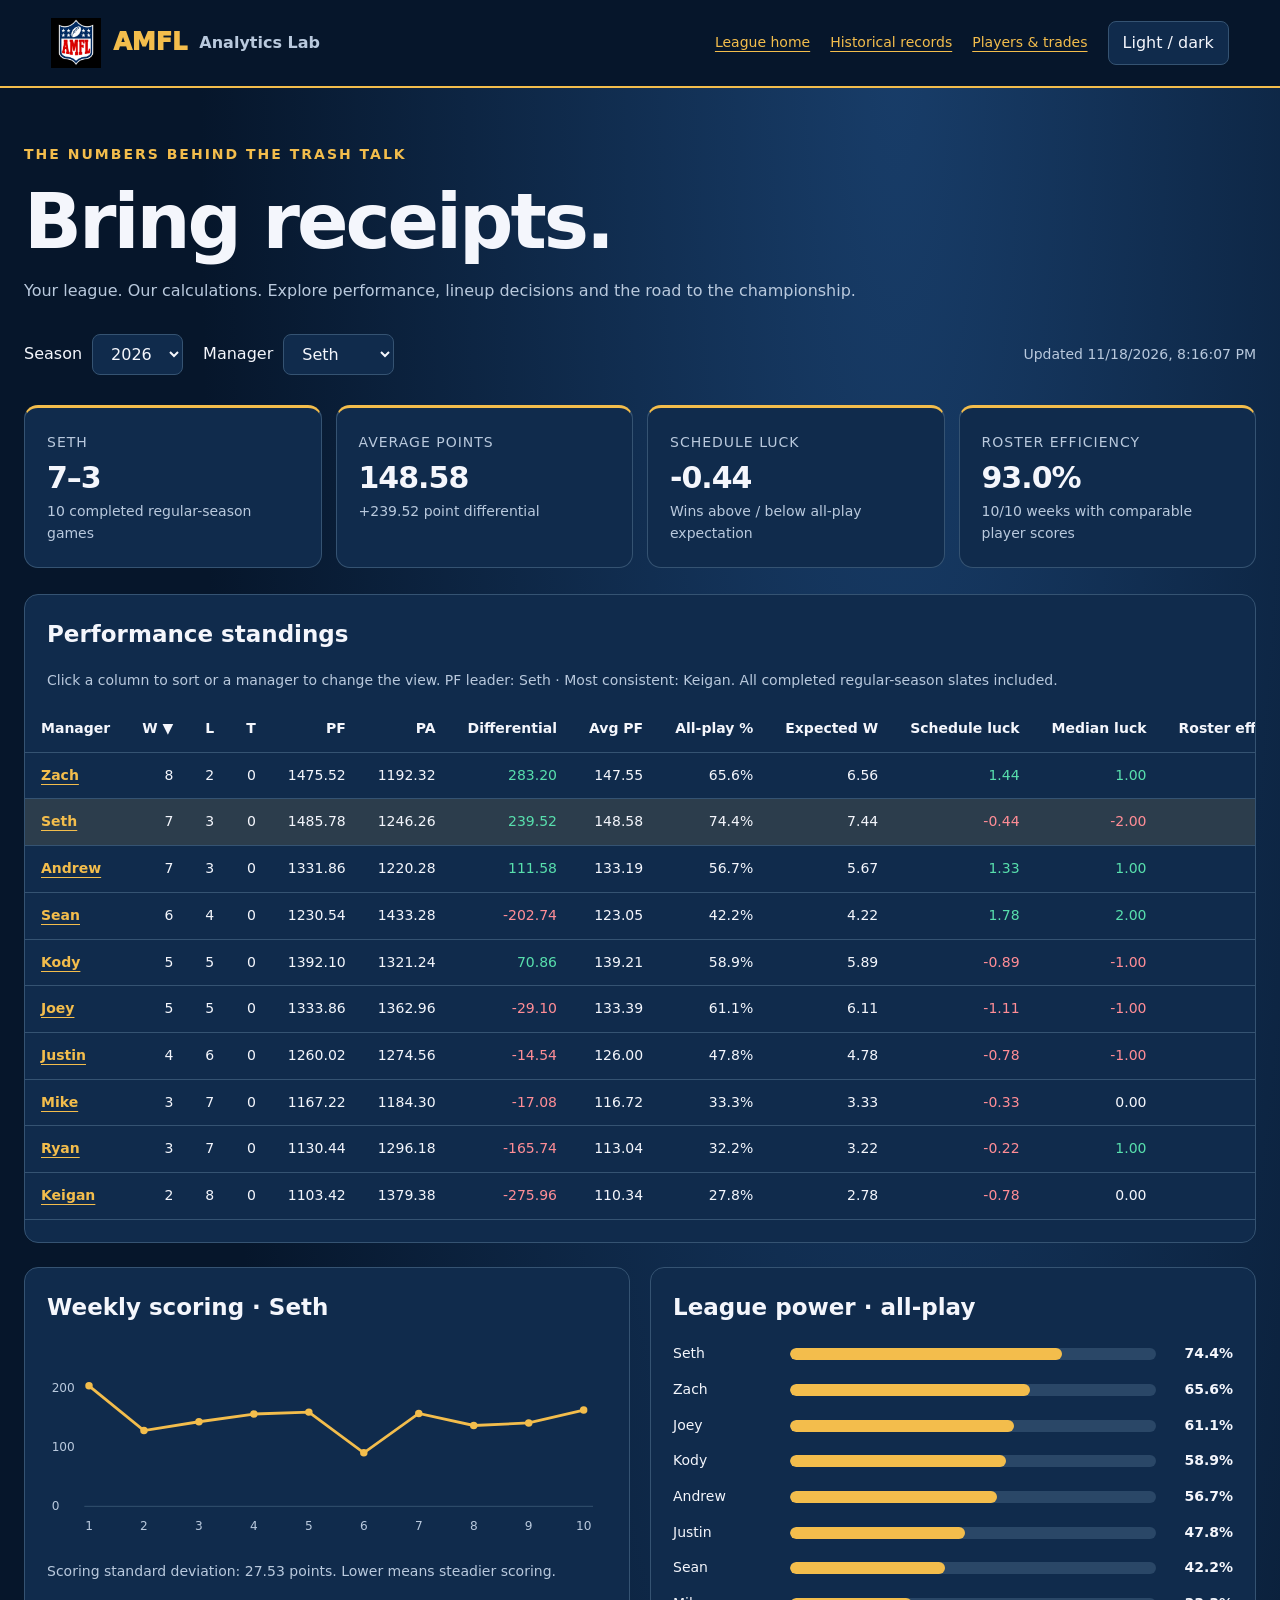
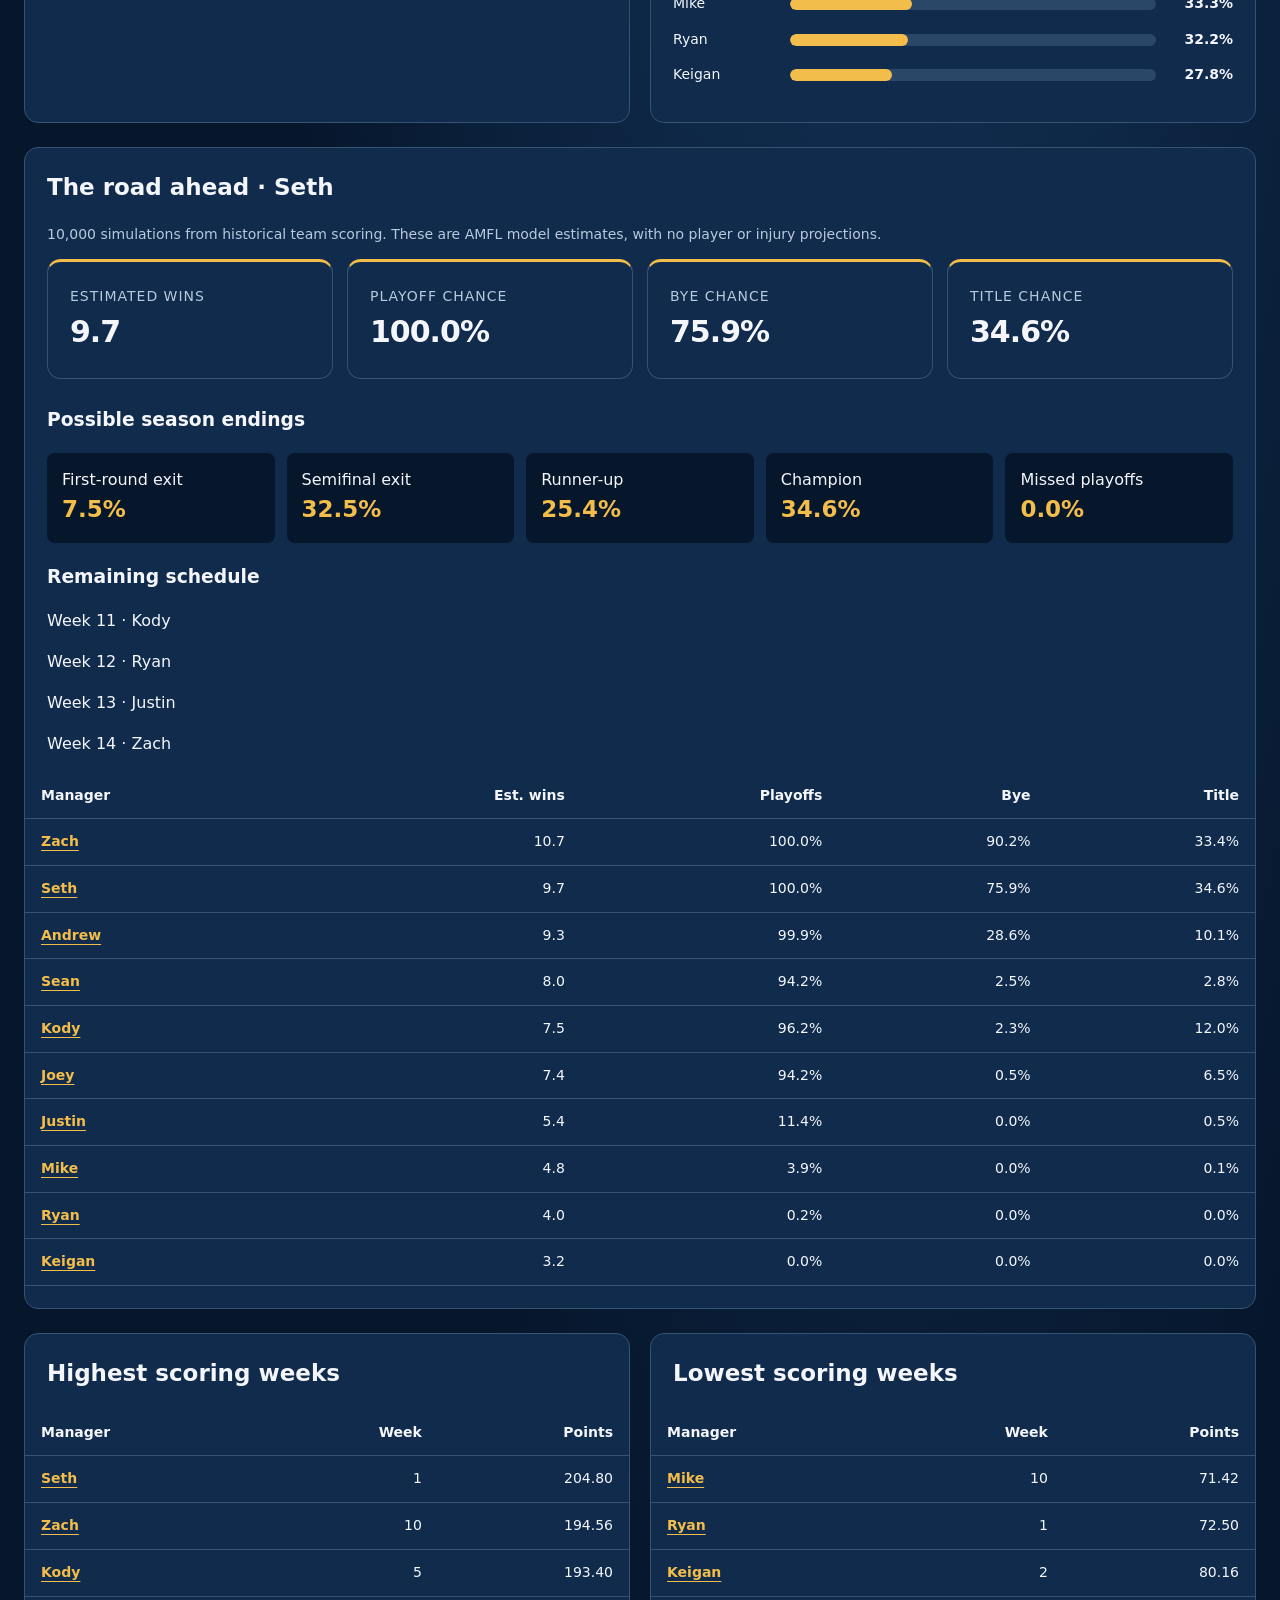
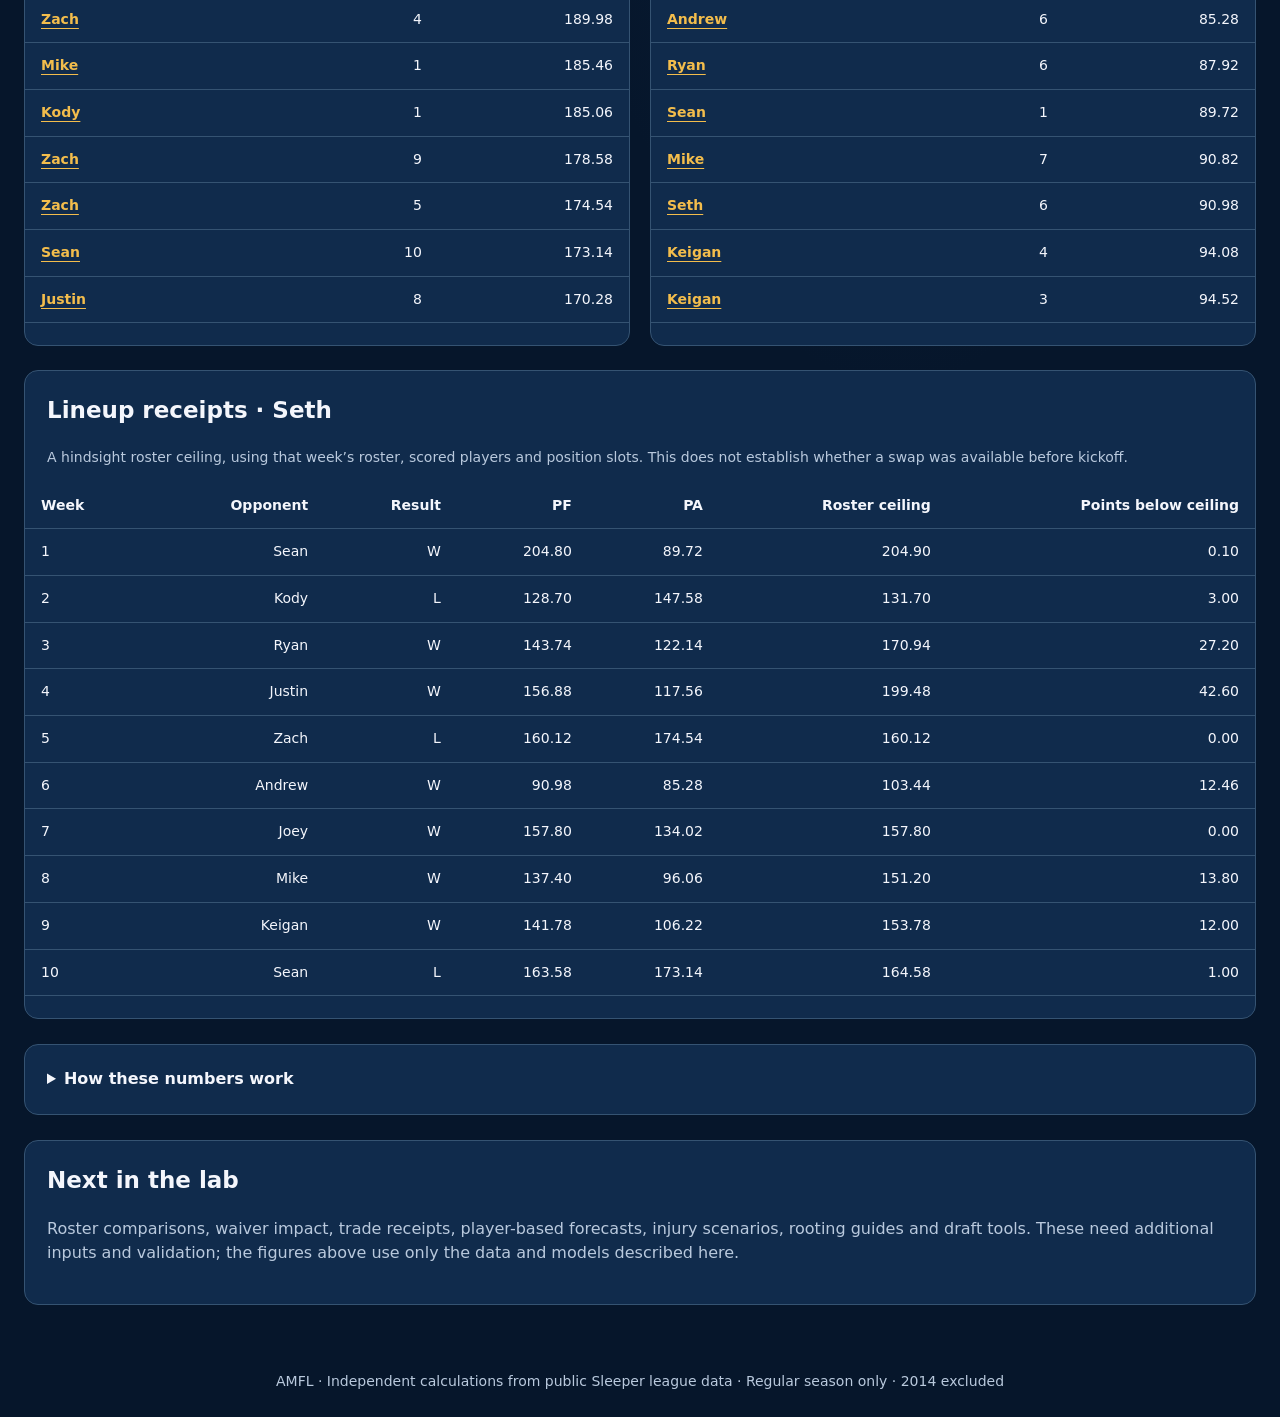
==== analytics.html @ e5621a9a "Add independent AMFL analytics and season simulations" ====
<!doctype html><html lang="en"><head><meta charset="utf-8"><meta name="viewport" content="width=device-width,initial-scale=1"><title>AMFL | Analytics Lab</title><link rel="icon" href="assets/amfl-shield.png"><link rel="stylesheet" href="analytics.css"></head><body><header><a class="brand" href="/"><img src="assets/amfl-shield.png" alt="AMFL shield">AMFL <span>Analytics Lab</span></a><nav><a href="/">League home</a><a href="records.html">Historical records</a><a href="player-history.html">Players &amp; trades</a><button id="theme" aria-label="Toggle light and dark theme">Light / dark</button></nav></header><main><p class="eyebrow">THE NUMBERS BEHIND THE TRASH TALK</p><h1>Bring receipts.</h1><p class="intro">Your league. Our calculations. Explore performance, lineup decisions and the road to the championship.</p><div class="controls"><label>Season <select id="season"></select></label><label>Manager <select id="manager"></select></label><span id="updated" role="status">Loading verified league results…</span></div><div id="error" role="alert"></div><div id="app"></div><details class="method"><summary>How these numbers work</summary><div id="methods"></div></details><section class="roadmap"><h2>Next in the lab</h2><p>Roster comparisons, waiver impact, trade receipts, player-based forecasts, injury scenarios, rooting guides and draft tools. These need additional inputs and validation; the figures above use only the data and models described here.</p></section></main><footer>AMFL · Independent calculations from public Sleeper league data · Regular season only · 2014 excluded</footer><script src="analytics.js" defer></script></body></html>
---- analytics.css ----
:root{color-scheme:dark;--bg:#06162b;--panel:#102b4c;--line:#355372;--text:#f4f6fc;--muted:#b9c9dd;--gold:#f3bd4c;--green:#58dfad;--red:#ff8d96}*{box-sizing:border-box}body{margin:0;background:radial-gradient(ellipse at 70% 0,#183d69,transparent 55%),var(--bg);color:var(--text);font:16px/1.55 system-ui,sans-serif}body.light{color-scheme:light;--bg:#f4f7fb;--panel:#fff;--line:#c8d5e4;--text:#132c47;--muted:#48627e;--gold:#986000;--green:#087649;--red:#b92639;background:var(--bg)}a{color:var(--gold);text-underline-offset:4px}header{padding:18px 4%;display:flex;align-items:center;justify-content:space-between;gap:24px;border-bottom:2px solid var(--gold);background:var(--bg)}.brand{display:flex;align-items:center;gap:12px;font-size:24px;font-weight:950;text-decoration:none}.brand img{height:50px;width:50px;object-fit:contain}.brand span{font-size:16px;color:var(--muted);font-weight:600}nav{display:flex;align-items:center;gap:20px;flex-wrap:wrap}nav a{font-size:14px}button,select{font:inherit;color:var(--text);background:var(--panel);border:1px solid var(--line);padding:9px 14px;border-radius:8px}button{cursor:pointer}main{max-width:1350px;margin:auto;padding:42px 24px}.eyebrow{letter-spacing:2px;color:var(--gold);font-weight:800;font-size:14px}h1{font-size:clamp(42px,7vw,76px);letter-spacing:-3px;line-height:1.1;margin:12px 0}h2{font-size:23px;margin:0 0 18px}.intro,.muted{color:var(--muted)}.controls{display:flex;gap:20px;align-items:center;flex-wrap:wrap;margin:30px 0}label{display:flex;gap:10px;align-items:center}.controls span{font-size:14px;color:var(--muted);margin-left:auto}.cards{display:grid;grid-template-columns:repeat(4,1fr);gap:14px;margin-bottom:26px}.card,.panel,.method,.roadmap{background:var(--panel);border:1px solid var(--line);border-radius:14px;padding:22px}.card{border-top:3px solid var(--gold)}.card strong{display:block;font-size:30px;letter-spacing:-1px}.card small{color:var(--muted);display:block;font-size:14px}.card .label{text-transform:uppercase;letter-spacing:1px;font-size:14px;color:var(--muted)}.panel{margin-bottom:24px}.scroll{overflow:auto;margin:0 -22px}table{width:100%;border-collapse:collapse;white-space:nowrap;font-variant-numeric:tabular-nums}th,td{padding:12px 16px;text-align:right;border-bottom:1px solid var(--line);font-size:14px}th:first-child,td:first-child{text-align:left}th button{border:0;padding:0;background:none;font-size:14px;font-weight:750}td a{font-weight:750}tr.selected{background:color-mix(in srgb,var(--gold) 12%,transparent)}.good{color:var(--green)}.bad{color:var(--red)}.note{font-size:14px;color:var(--muted)}.two{display:grid;grid-template-columns:1fr 1fr;gap:20px}.barrow{display:grid;grid-template-columns:105px 1fr 65px;align-items:center;gap:12px;margin:14px 0;font-size:14px}.track{height:12px;background:color-mix(in srgb,var(--line) 70%,transparent);border-radius:8px;overflow:hidden}.fill{height:100%;background:var(--gold);border-radius:8px}.barrow strong{text-align:right}.outcomes{display:flex;gap:12px;flex-wrap:wrap}.outcomes div{flex:1;min-width:110px;background:var(--bg);padding:15px;border-radius:8px}.outcomes strong{display:block;color:var(--gold);font-size:23px}.method{margin:25px 0}.method summary{cursor:pointer;font-weight:750}.method p{font-size:14px;color:var(--muted)}.roadmap p{color:var(--muted)}footer{padding:24px;text-align:center;color:var(--muted);font-size:14px}.linechart{width:100%;height:auto;max-height:240px}.linechart text{fill:var(--muted);font-size:13px}#error{color:var(--red)}@media(max-width:800px){header{align-items:flex-start;flex-direction:column}.two{grid-template-columns:1fr;gap:0}.cards{grid-template-columns:1fr 1fr}.controls span{margin-left:0;width:100%}.brand span{display:none}main{padding:28px 16px}.card{padding:16px}.barrow{grid-template-columns:80px 1fr 55px}nav{gap:15px}.panel{padding:18px}.scroll{margin:0 -18px}}@media(prefers-reduced-motion:no-preference){.card{animation:appear .35s ease-out}@keyframes appear{from{opacity:0;transform:translateY(5px)}to{opacity:1;transform:translateY(0)}}}
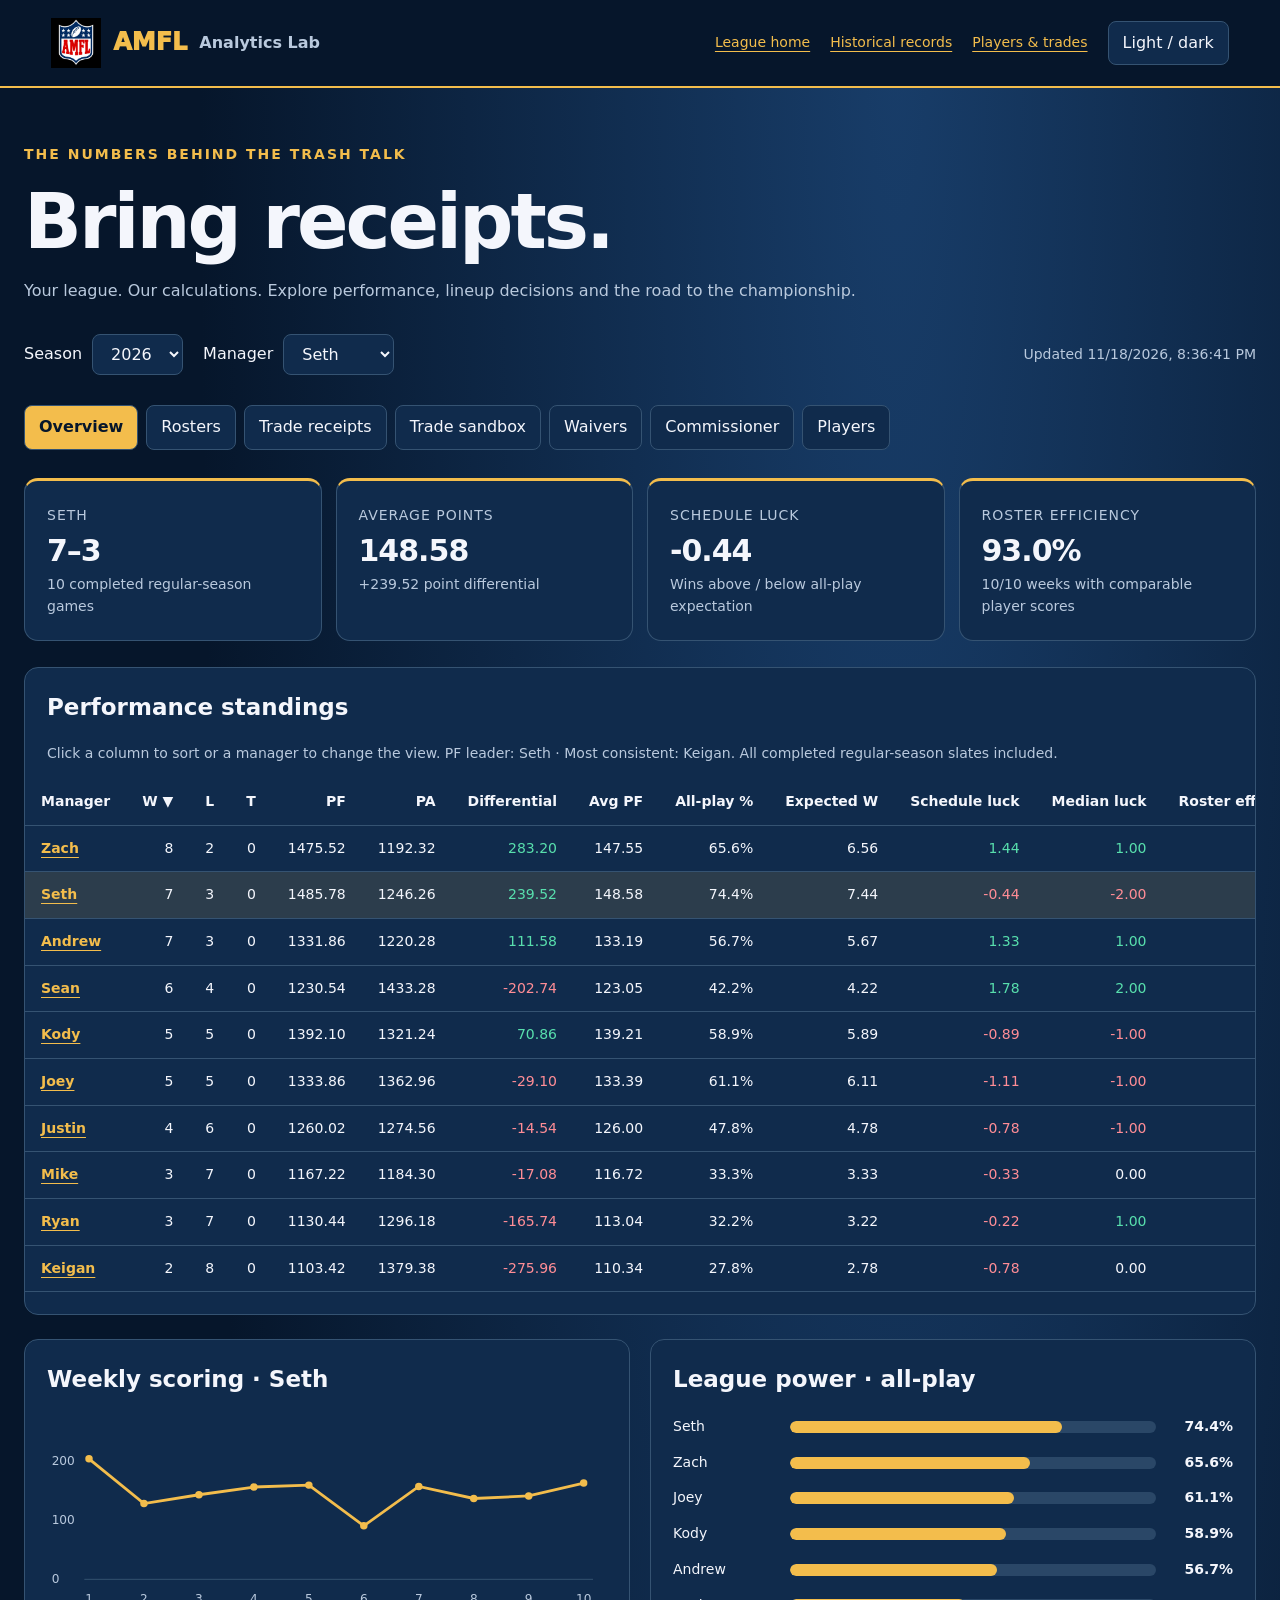
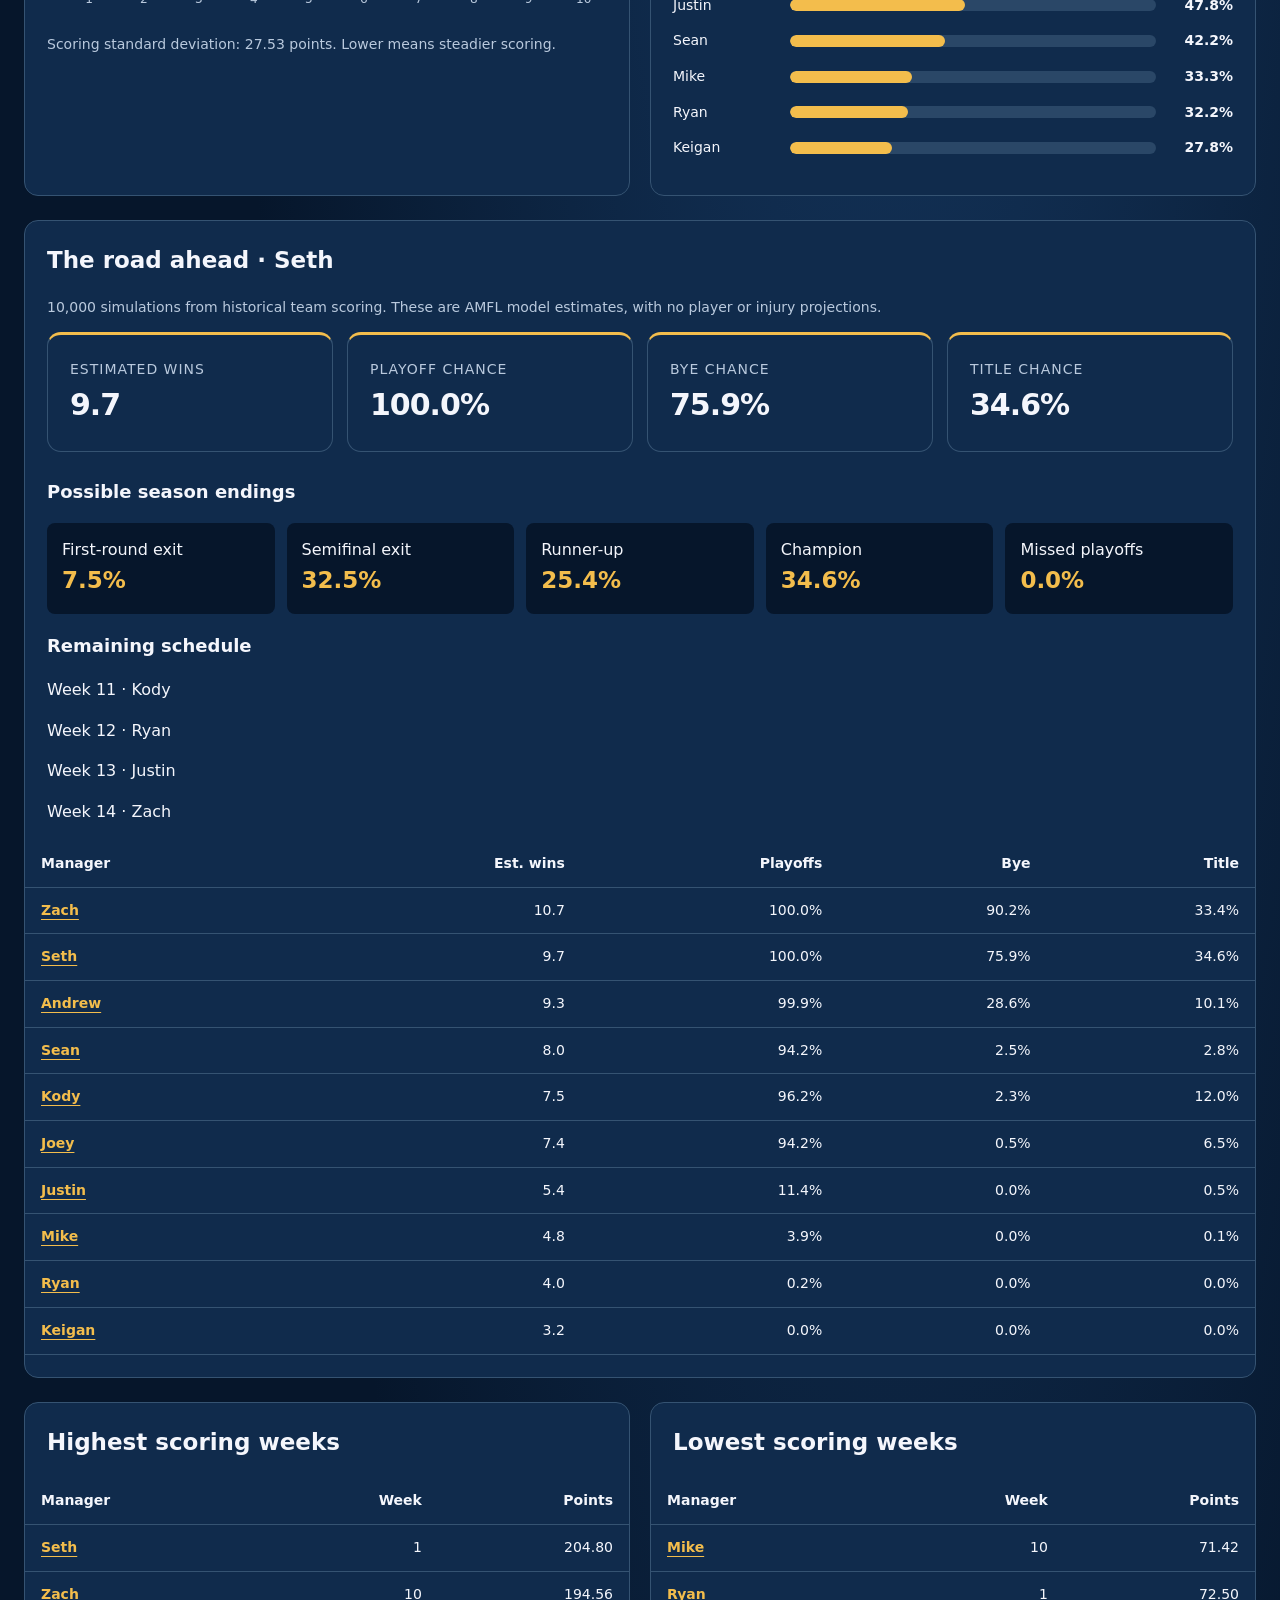
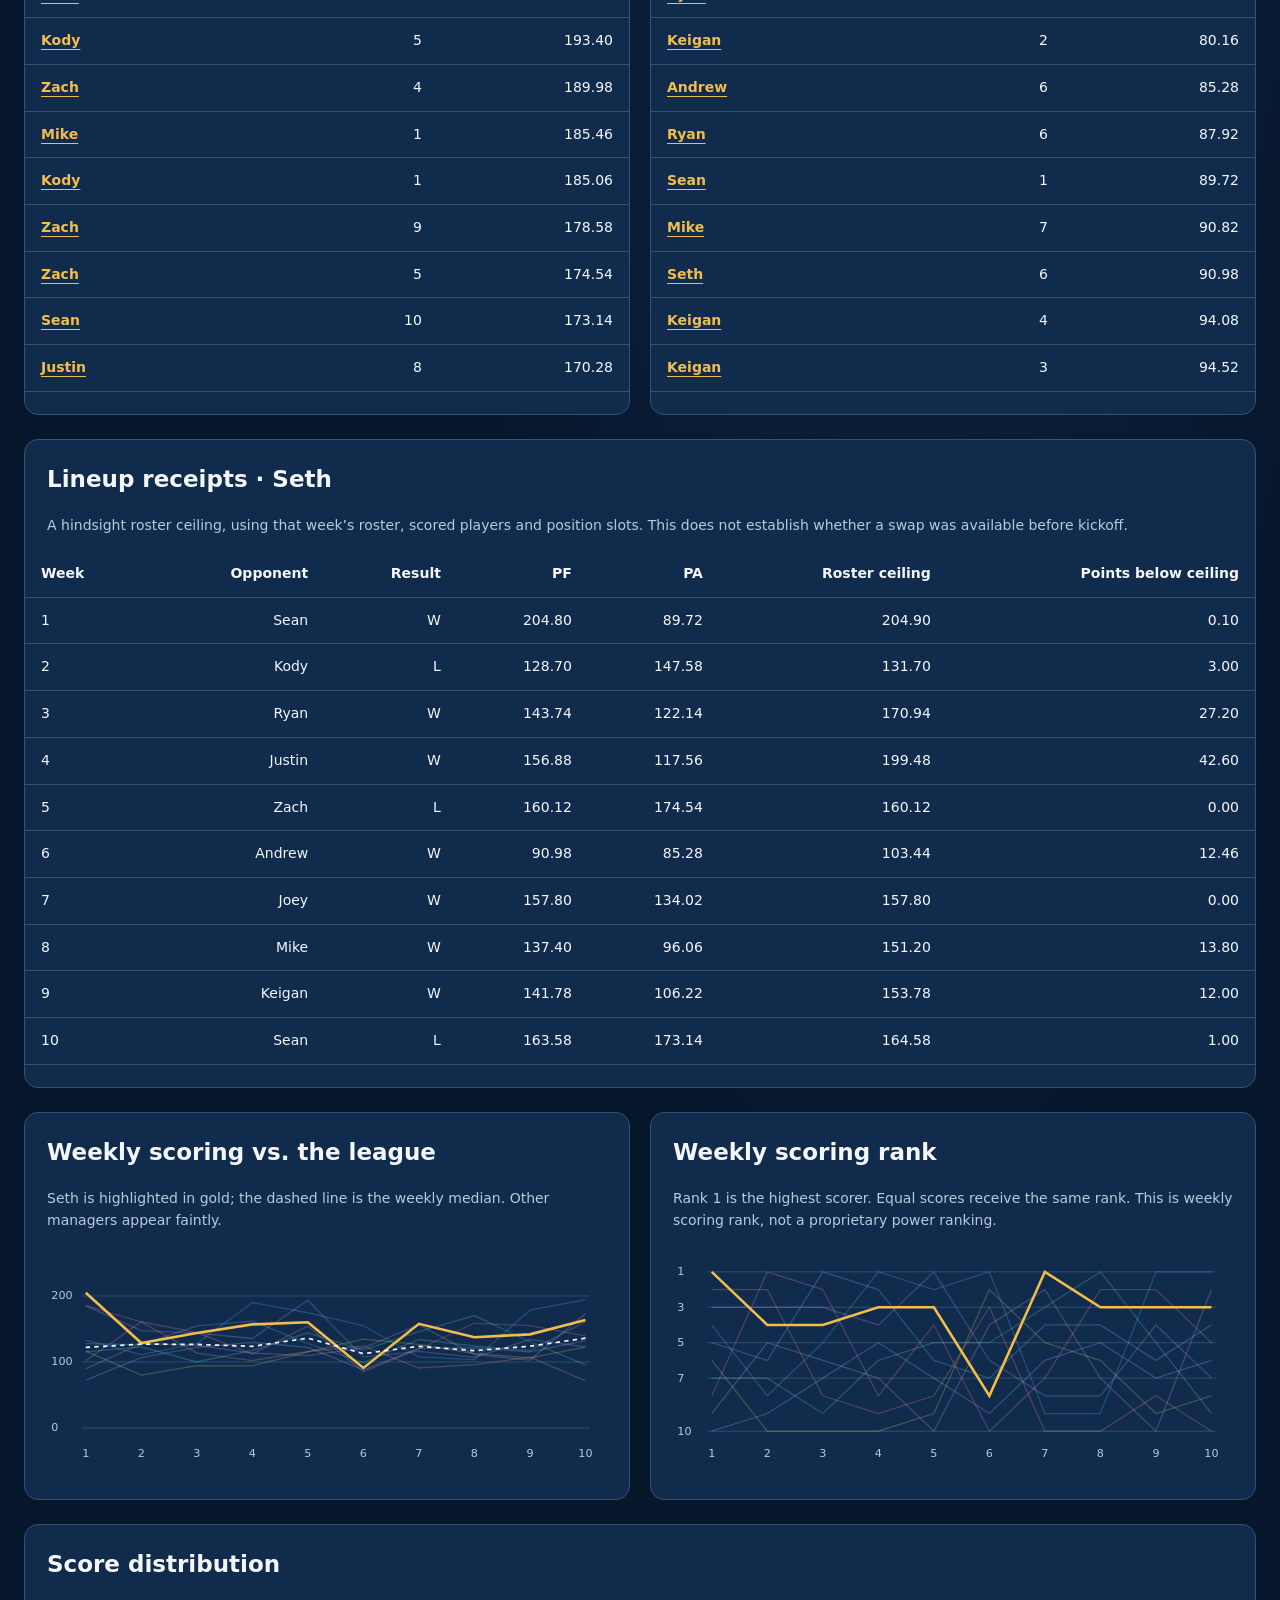
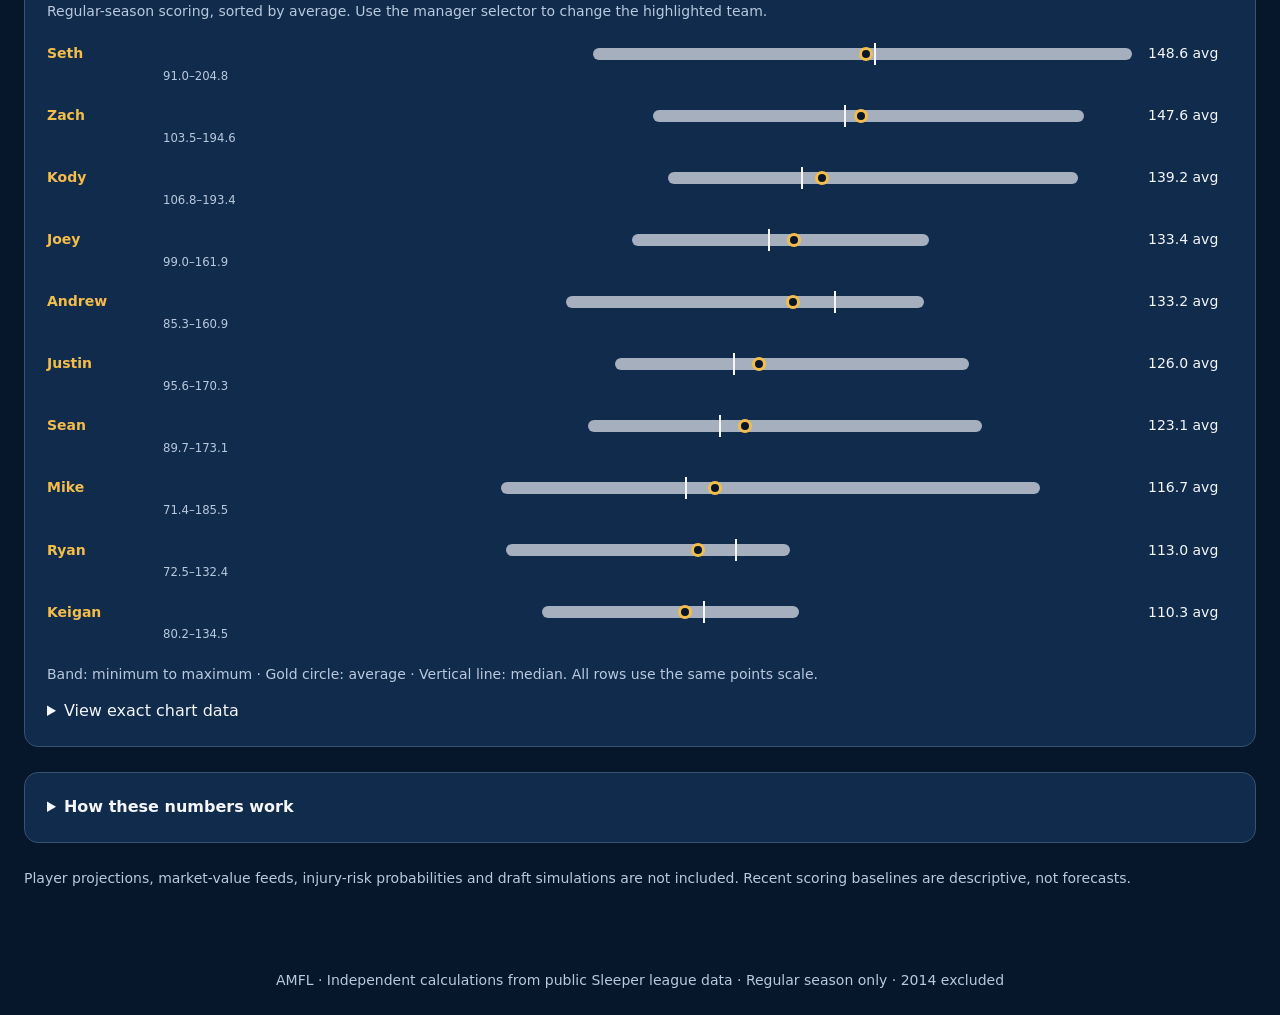
==== commit ebcce450: "Add roster, trade, waiver, player and commissioner analytics" ====
--- a/analytics.html
+++ b/analytics.html
@@ -1 +1 @@
-<!doctype html><html lang="en"><head><meta charset="utf-8"><meta name="viewport" content="width=device-width,initial-scale=1"><title>AMFL | Analytics Lab</title><link rel="icon" href="assets/amfl-shield.png"><link rel="stylesheet" href="analytics.css"></head><body><header><a class="brand" href="/"><img src="assets/amfl-shield.png" alt="AMFL shield">AMFL <span>Analytics Lab</span></a><nav><a href="/">League home</a><a href="records.html">Historical records</a><a href="player-history.html">Players &amp; trades</a><button id="theme" aria-label="Toggle light and dark theme">Light / dark</button></nav></header><main><p class="eyebrow">THE NUMBERS BEHIND THE TRASH TALK</p><h1>Bring receipts.</h1><p class="intro">Your league. Our calculations. Explore performance, lineup decisions and the road to the championship.</p><div class="controls"><label>Season <select id="season"></select></label><label>Manager <select id="manager"></select></label><span id="updated" role="status">Loading verified league results…</span></div><div id="error" role="alert"></div><div id="app"></div><details class="method"><summary>How these numbers work</summary><div id="methods"></div></details><section class="roadmap"><h2>Next in the lab</h2><p>Roster comparisons, waiver impact, trade receipts, player-based forecasts, injury scenarios, rooting guides and draft tools. These need additional inputs and validation; the figures above use only the data and models described here.</p></section></main><footer>AMFL · Independent calculations from public Sleeper league data · Regular season only · 2014 excluded</footer><script src="analytics.js" defer></script></body></html>
+<!doctype html><html lang="en"><head><meta charset="utf-8"><meta name="viewport" content="width=device-width,initial-scale=1"><title>AMFL | Analytics Lab</title><link rel="icon" href="assets/amfl-shield.png"><link rel="stylesheet" href="analytics.css"></head><body><header><a class="brand" href="/"><img src="assets/amfl-shield.png" alt="AMFL shield">AMFL <span>Analytics Lab</span></a><nav><a href="/">League home</a><a href="records.html">Historical records</a><a href="player-history.html">Players &amp; trades</a><button id="theme" aria-label="Toggle light and dark theme">Light / dark</button></nav></header><main><p class="eyebrow">THE NUMBERS BEHIND THE TRASH TALK</p><h1>Bring receipts.</h1><p class="intro">Your league. Our calculations. Explore performance, lineup decisions and the road to the championship.</p><div class="controls"><label>Season <select id="season"></select></label><label>Manager <select id="manager"></select></label><span id="updated" role="status">Loading verified league results…</span></div><nav id="labNav" class="labnav" aria-label="Analytics tools"><button data-tool="overview" aria-pressed="true">Overview</button><button data-tool="rosters" aria-pressed="false">Rosters</button><button data-tool="trades" aria-pressed="false">Trade receipts</button><button data-tool="calculator" aria-pressed="false">Trade sandbox</button><button data-tool="waivers" aria-pressed="false">Waivers</button><button data-tool="commissioner" aria-pressed="false">Commissioner</button><button data-tool="players" aria-pressed="false">Players</button></nav><div id="error" role="alert"></div><div id="app"></div><details class="method"><summary>How these numbers work</summary><div id="methods"></div></details><p class="note">Player projections, market-value feeds, injury-risk probabilities and draft simulations are not included. Recent scoring baselines are descriptive, not forecasts.</p></main><footer>AMFL · Independent calculations from public Sleeper league data · Regular season only · 2014 excluded</footer><dialog id="playerDialog" aria-labelledby="playerTitle"><button id="closePlayer" aria-label="Close player profile">Close</button><div id="playerContent"></div></dialog><script src="analytics.js" defer></script><script src="analytics-tools.js" defer></script></body></html>
--- a/analytics.css
+++ b/analytics.css
@@ -1 +1,2 @@
 :root{color-scheme:dark;--bg:#06162b;--panel:#102b4c;--line:#355372;--text:#f4f6fc;--muted:#b9c9dd;--gold:#f3bd4c;--green:#58dfad;--red:#ff8d96}*{box-sizing:border-box}body{margin:0;background:radial-gradient(ellipse at 70% 0,#183d69,transparent 55%),var(--bg);color:var(--text);font:16px/1.55 system-ui,sans-serif}body.light{color-scheme:light;--bg:#f4f7fb;--panel:#fff;--line:#c8d5e4;--text:#132c47;--muted:#48627e;--gold:#986000;--green:#087649;--red:#b92639;background:var(--bg)}a{color:var(--gold);text-underline-offset:4px}header{padding:18px 4%;display:flex;align-items:center;justify-content:space-between;gap:24px;border-bottom:2px solid var(--gold);background:var(--bg)}.brand{display:flex;align-items:center;gap:12px;font-size:24px;font-weight:950;text-decoration:none}.brand img{height:50px;width:50px;object-fit:contain}.brand span{font-size:16px;color:var(--muted);font-weight:600}nav{display:flex;align-items:center;gap:20px;flex-wrap:wrap}nav a{font-size:14px}button,select{font:inherit;color:var(--text);background:var(--panel);border:1px solid var(--line);padding:9px 14px;border-radius:8px}button{cursor:pointer}main{max-width:1350px;margin:auto;padding:42px 24px}.eyebrow{letter-spacing:2px;color:var(--gold);font-weight:800;font-size:14px}h1{font-size:clamp(42px,7vw,76px);letter-spacing:-3px;line-height:1.1;margin:12px 0}h2{font-size:23px;margin:0 0 18px}.intro,.muted{color:var(--muted)}.controls{display:flex;gap:20px;align-items:center;flex-wrap:wrap;margin:30px 0}label{display:flex;gap:10px;align-items:center}.controls span{font-size:14px;color:var(--muted);margin-left:auto}.cards{display:grid;grid-template-columns:repeat(4,1fr);gap:14px;margin-bottom:26px}.card,.panel,.method,.roadmap{background:var(--panel);border:1px solid var(--line);border-radius:14px;padding:22px}.card{border-top:3px solid var(--gold)}.card strong{display:block;font-size:30px;letter-spacing:-1px}.card small{color:var(--muted);display:block;font-size:14px}.card .label{text-transform:uppercase;letter-spacing:1px;font-size:14px;color:var(--muted)}.panel{margin-bottom:24px}.scroll{overflow:auto;margin:0 -22px}table{width:100%;border-collapse:collapse;white-space:nowrap;font-variant-numeric:tabular-nums}th,td{padding:12px 16px;text-align:right;border-bottom:1px solid var(--line);font-size:14px}th:first-child,td:first-child{text-align:left}th button{border:0;padding:0;background:none;font-size:14px;font-weight:750}td a{font-weight:750}tr.selected{background:color-mix(in srgb,var(--gold) 12%,transparent)}.good{color:var(--green)}.bad{color:var(--red)}.note{font-size:14px;color:var(--muted)}.two{display:grid;grid-template-columns:1fr 1fr;gap:20px}.barrow{display:grid;grid-template-columns:105px 1fr 65px;align-items:center;gap:12px;margin:14px 0;font-size:14px}.track{height:12px;background:color-mix(in srgb,var(--line) 70%,transparent);border-radius:8px;overflow:hidden}.fill{height:100%;background:var(--gold);border-radius:8px}.barrow strong{text-align:right}.outcomes{display:flex;gap:12px;flex-wrap:wrap}.outcomes div{flex:1;min-width:110px;background:var(--bg);padding:15px;border-radius:8px}.outcomes strong{display:block;color:var(--gold);font-size:23px}.method{margin:25px 0}.method summary{cursor:pointer;font-weight:750}.method p{font-size:14px;color:var(--muted)}.roadmap p{color:var(--muted)}footer{padding:24px;text-align:center;color:var(--muted);font-size:14px}.linechart{width:100%;height:auto;max-height:240px}.linechart text{fill:var(--muted);font-size:13px}#error{color:var(--red)}@media(max-width:800px){header{align-items:flex-start;flex-direction:column}.two{grid-template-columns:1fr;gap:0}.cards{grid-template-columns:1fr 1fr}.controls span{margin-left:0;width:100%}.brand span{display:none}main{padding:28px 16px}.card{padding:16px}.barrow{grid-template-columns:80px 1fr 55px}nav{gap:15px}.panel{padding:18px}.scroll{margin:0 -18px}}@media(prefers-reduced-motion:no-preference){.card{animation:appear .35s ease-out}@keyframes appear{from{opacity:0;transform:translateY(5px)}to{opacity:1;transform:translateY(0)}}}
+.labnav{display:flex;gap:8px;flex-wrap:wrap;margin:18px 0 28px;background:none}.labnav button[aria-pressed="true"],.subcontrols button[aria-pressed="true"]{background:var(--gold);color:var(--bg);font-weight:800}.subcontrols{display:flex;gap:16px;align-items:center;flex-wrap:wrap;margin:15px 0 22px}.textbutton{font:inherit;font-weight:750;padding:0;border:0;border-radius:0;background:none;color:var(--gold);text-decoration:underline;text-decoration-color:transparent;text-underline-offset:3px;text-align:left}.textbutton:hover,.textbutton:focus-visible{text-decoration-color:currentColor}.textbutton:focus-visible,button:focus-visible,select:focus-visible,input:focus-visible,summary:focus-visible{outline:2px solid var(--gold);outline-offset:4px}.heat{text-align:center!important;font-variant-numeric:tabular-nums}.heat small{display:block;font-size:13px;color:var(--muted)}.heatgood{background:color-mix(in srgb,var(--green) 14%,transparent)}.heatbad{background:color-mix(in srgb,var(--red) 14%,transparent)}.heatmid{background:color-mix(in srgb,var(--gold) 10%,transparent)}.rosterdetails,.receipt{border:1px solid var(--line);border-radius:12px;margin:12px 0;overflow:hidden}.rosterdetails summary,.receipt summary{display:flex;align-items:center;justify-content:space-between;gap:20px;list-style:none;padding:18px;cursor:pointer}.rosterdetails summary:after,.receipt summary:after{content:'+';font-size:24px;color:var(--gold)}.rosterdetails[open] summary:after,.receipt[open] summary:after{content:'−'}.rosterdetails summary>span:first-child{font-size:19px;font-weight:800}.rosterdetails summary small,.receipt summary small{font-size:14px;display:block;color:var(--muted)}.receipt summary b{display:block;margin-top:5px}.detailsbody{border-top:1px solid var(--line);padding:18px}.detailsbody h3{margin-top:0}.badge{background:color-mix(in srgb,var(--gold) 12%,transparent);border:1px solid var(--line);border-radius:30px;padding:5px 10px;color:var(--gold);font-size:14px;white-space:normal}.playerfilter{width:100%;padding:12px 14px;margin:18px 0;font:inherit;color:var(--text);background:var(--bg);border:1px solid var(--line);border-radius:8px}.picklist{max-height:510px;overflow:auto}.pickrow{display:grid;grid-template-columns:22px 1fr 60px;gap:10px;padding:10px 4px;border-bottom:1px solid var(--line);cursor:pointer}.pickrow[hidden]{display:none}.pickrow small{display:block;color:var(--muted);font-size:13px}.pickrow input{width:18px;height:18px;accent-color:var(--gold)}.pickrow:has(input:checked){background:color-mix(in srgb,var(--gold) 8%,transparent)}.pickrow strong{text-align:right;font-size:15px}.pickrow:has(input:disabled){opacity:.65}.weekbars{display:flex;align-items:flex-end;gap:14px;min-height:200px;overflow-x:auto;padding-top:20px}.weekbars>div{flex:1;min-width:28px;text-align:center;display:flex;align-items:center;flex-direction:column;gap:6px;font-size:14px}.verticalbar{background:var(--gold);width:100%;min-width:22px;border-radius:5px 5px 0 0}.weekbars span{color:var(--muted);font-size:13px}.rangeRow{display:grid;grid-template-columns:100px 1fr 85px;gap:16px;align-items:center;margin:20px 0;font-size:14px}.rangeRow small{grid-column:2;color:var(--muted);margin-top:-14px}.rangeTrack{height:22px;position:relative}.rangeBand{position:absolute;top:5px;height:12px;background:color-mix(in srgb,var(--text) 65%,transparent);border-radius:8px}.rangeMean{position:absolute;top:4px;width:14px;height:14px;border:3px solid var(--gold);border-radius:50%;background:var(--bg);transform:translateX(-50%)}.rangeMedian{position:absolute;top:0;width:2px;height:22px;background:var(--text)}.advancedchart{max-height:none}.method summary{font-size:16px}dialog{max-width:1100px;width:calc(100% - 32px);max-height:88vh;overflow:auto;background:var(--panel);color:var(--text);border:1px solid var(--line);border-radius:18px;padding:28px;box-shadow:0 30px 100px #0008}dialog::backdrop{background:#020e20c9;backdrop-filter:blur(4px)}#closePlayer{float:right;position:sticky;top:0;background:var(--bg)}dialog h2{font-size:32px}dialog .scroll{margin:0}.two>*{min-width:0}.cards .card strong{overflow-wrap:anywhere}.card strong{font-size:clamp(21px,2.4vw,30px)}h3{font-size:18px}.detailsbody .scroll{margin:0}td{white-space:nowrap}table td:first-child{text-align:left}body.light .labnav button[aria-pressed="true"],body.light .subcontrols button[aria-pressed="true"]{color:#fff}@media(max-width:700px){.labnav{gap:7px}.labnav button{font-size:14px;padding:9px 11px}.rosterdetails summary,.receipt summary{flex-wrap:wrap;gap:8px}.rosterdetails summary>span:nth-child(2){width:100%}.receipt summary .badge{max-width:88%}.rangeRow{grid-template-columns:65px 1fr 70px;gap:10px}.subcontrols label{flex-wrap:wrap}.pickrow{grid-template-columns:20px 1fr 48px}.badge{font-size:13px}.detailsbody{padding:13px}dialog{padding:18px}dialog .cards{grid-template-columns:1fr 1fr}.panel .scroll{max-width:calc(100% + 36px)}dialog .scroll{max-width:100%}}
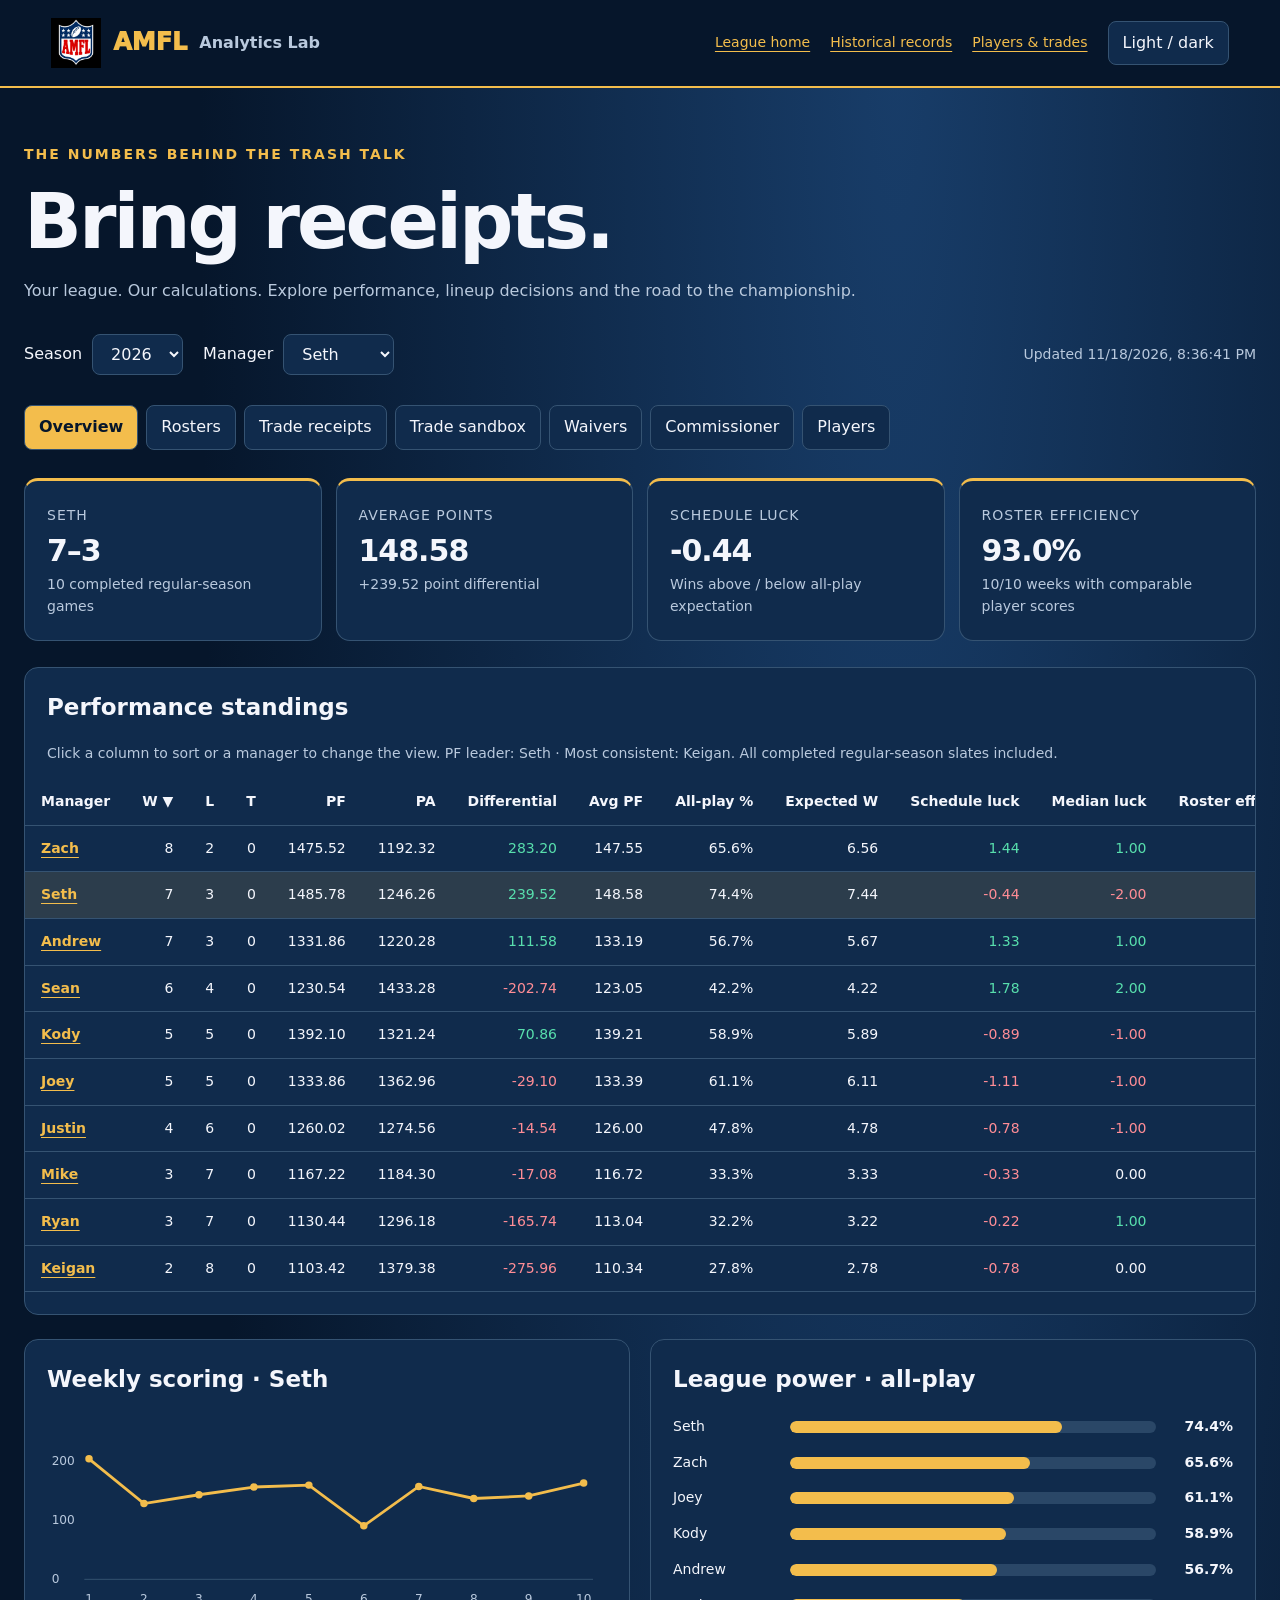
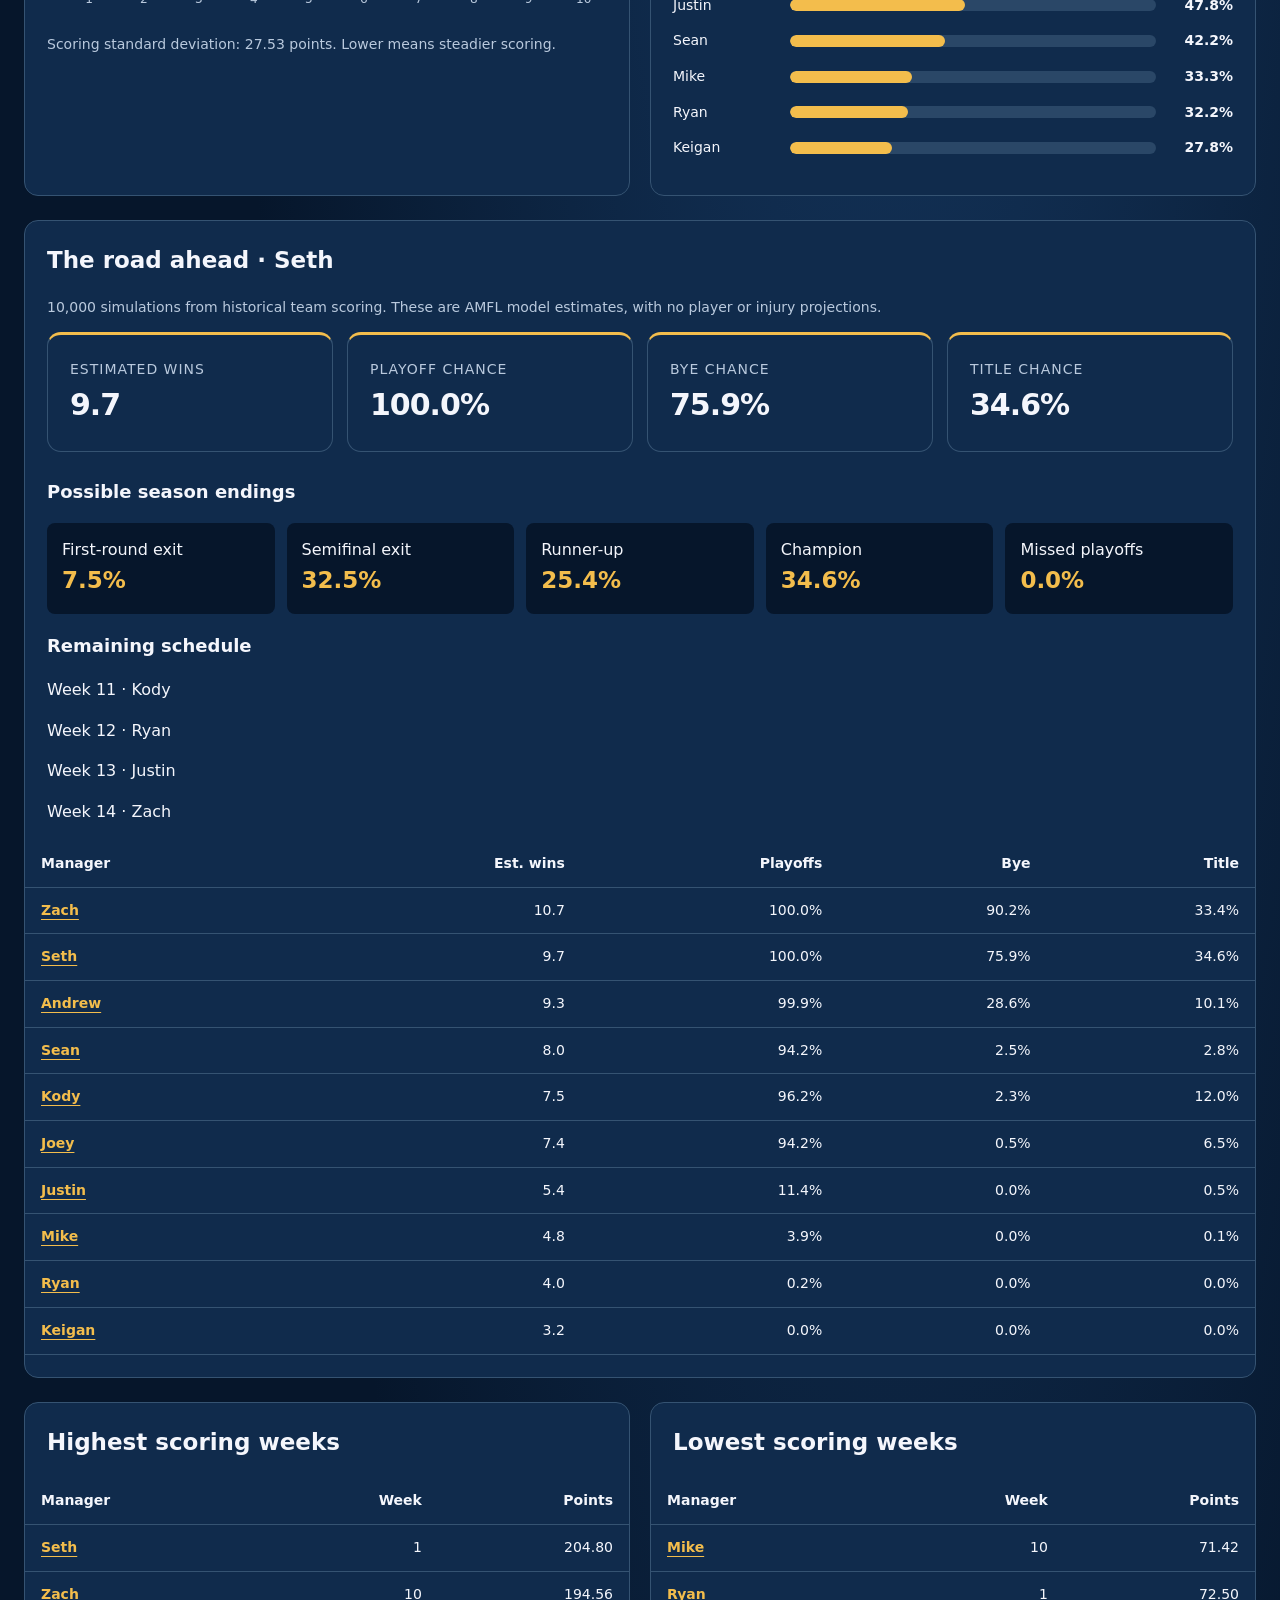
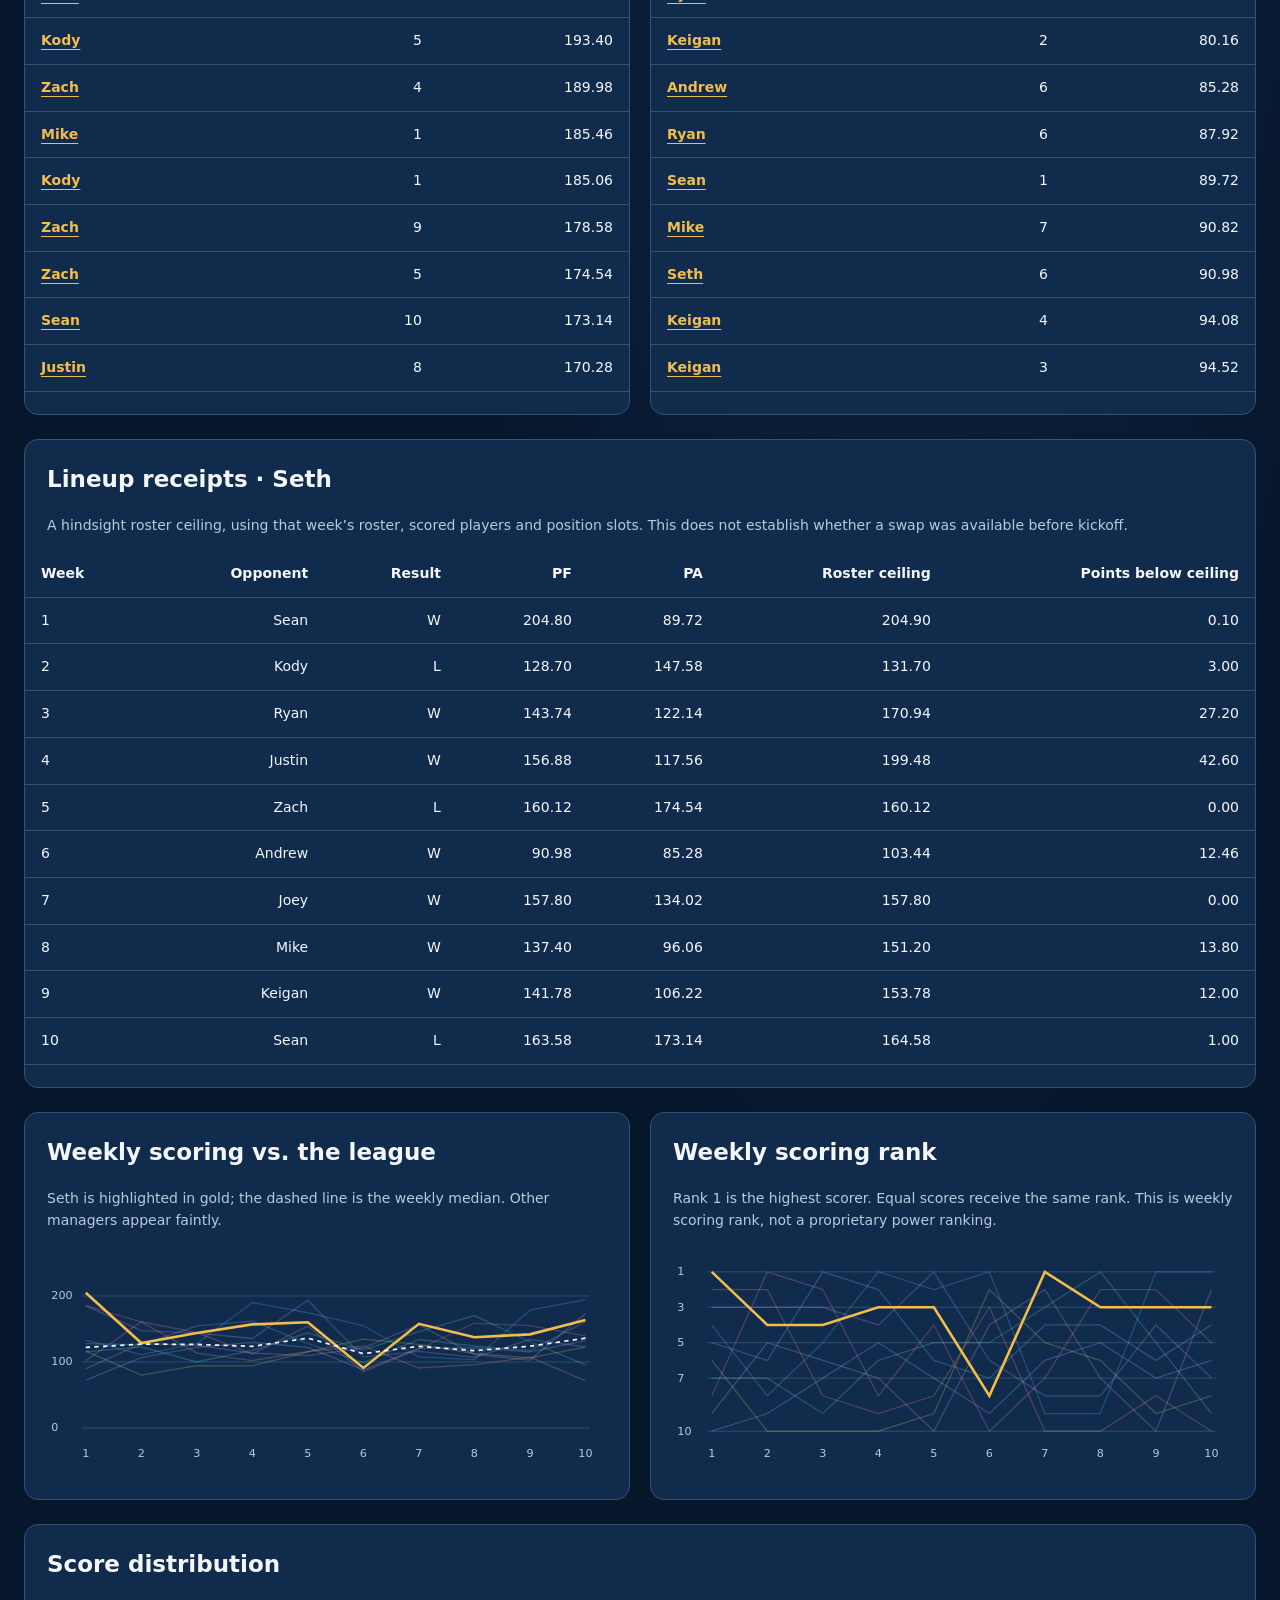
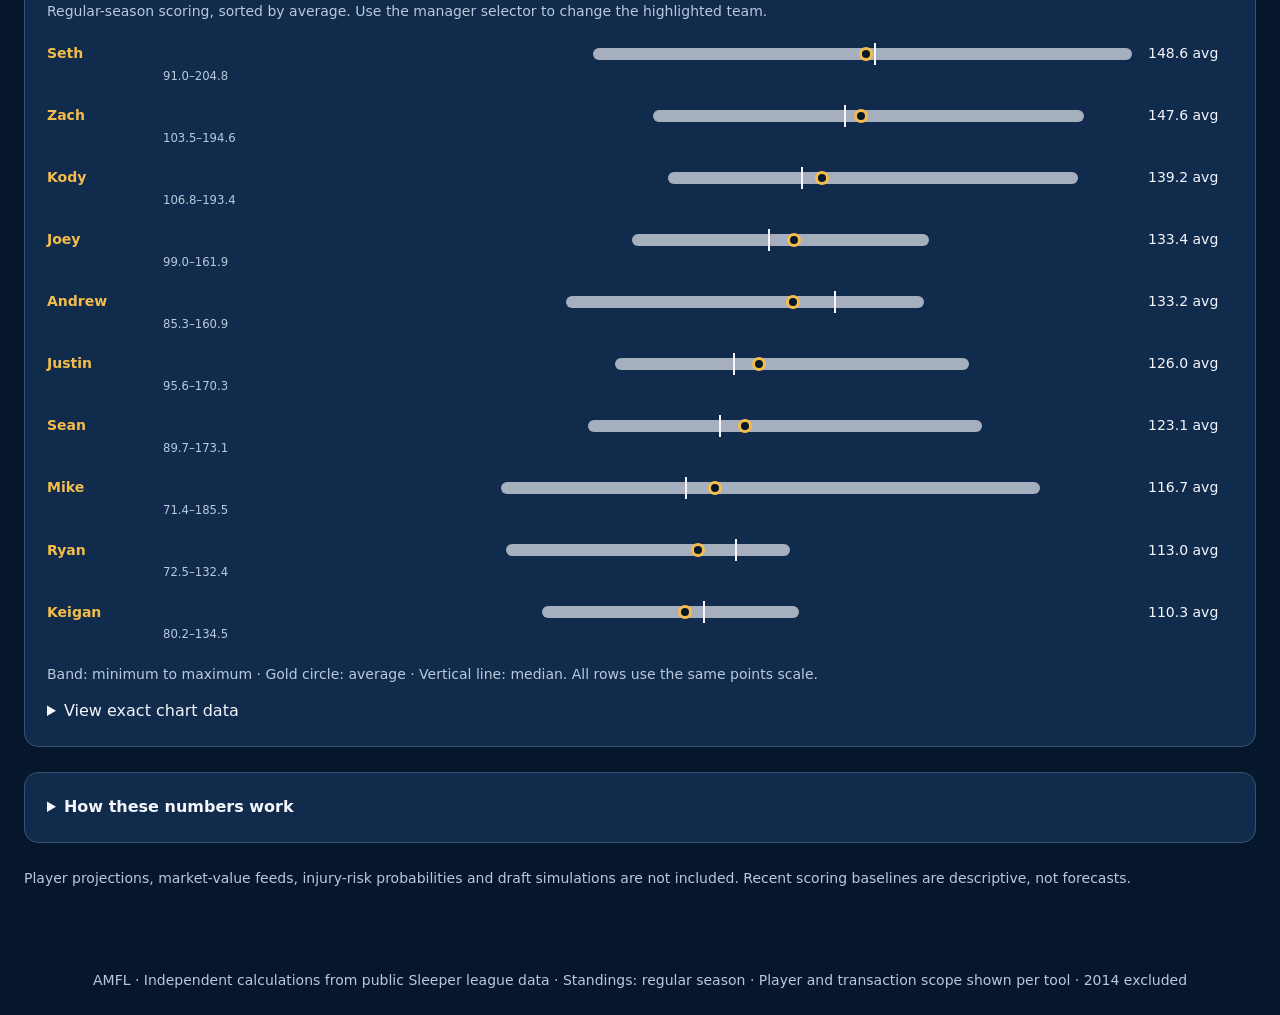
==== commit 688f6f78: "Clarify partial trade models and observed scoring coverage" ====
--- a/analytics.html
+++ b/analytics.html
@@ -1 +1 @@
-<!doctype html><html lang="en"><head><meta charset="utf-8"><meta name="viewport" content="width=device-width,initial-scale=1"><title>AMFL | Analytics Lab</title><link rel="icon" href="assets/amfl-shield.png"><link rel="stylesheet" href="analytics.css"></head><body><header><a class="brand" href="/"><img src="assets/amfl-shield.png" alt="AMFL shield">AMFL <span>Analytics Lab</span></a><nav><a href="/">League home</a><a href="records.html">Historical records</a><a href="player-history.html">Players &amp; trades</a><button id="theme" aria-label="Toggle light and dark theme">Light / dark</button></nav></header><main><p class="eyebrow">THE NUMBERS BEHIND THE TRASH TALK</p><h1>Bring receipts.</h1><p class="intro">Your league. Our calculations. Explore performance, lineup decisions and the road to the championship.</p><div class="controls"><label>Season <select id="season"></select></label><label>Manager <select id="manager"></select></label><span id="updated" role="status">Loading verified league results…</span></div><nav id="labNav" class="labnav" aria-label="Analytics tools"><button data-tool="overview" aria-pressed="true">Overview</button><button data-tool="rosters" aria-pressed="false">Rosters</button><button data-tool="trades" aria-pressed="false">Trade receipts</button><button data-tool="calculator" aria-pressed="false">Trade sandbox</button><button data-tool="waivers" aria-pressed="false">Waivers</button><button data-tool="commissioner" aria-pressed="false">Commissioner</button><button data-tool="players" aria-pressed="false">Players</button></nav><div id="error" role="alert"></div><div id="app"></div><details class="method"><summary>How these numbers work</summary><div id="methods"></div></details><p class="note">Player projections, market-value feeds, injury-risk probabilities and draft simulations are not included. Recent scoring baselines are descriptive, not forecasts.</p></main><footer>AMFL · Independent calculations from public Sleeper league data · Regular season only · 2014 excluded</footer><dialog id="playerDialog" aria-labelledby="playerTitle"><button id="closePlayer" aria-label="Close player profile">Close</button><div id="playerContent"></div></dialog><script src="analytics.js" defer></script><script src="analytics-tools.js" defer></script></body></html>
+<!doctype html><html lang="en"><head><meta charset="utf-8"><meta name="viewport" content="width=device-width,initial-scale=1"><title>AMFL | Analytics Lab</title><link rel="icon" href="assets/amfl-shield.png"><link rel="stylesheet" href="analytics.css?v=20261118-tools2"></head><body><header><a class="brand" href="/"><img src="assets/amfl-shield.png" alt="AMFL shield">AMFL <span>Analytics Lab</span></a><nav><a href="/">League home</a><a href="records.html">Historical records</a><a href="player-history.html">Players &amp; trades</a><button id="theme" aria-label="Toggle light and dark theme">Light / dark</button></nav></header><main><p class="eyebrow">THE NUMBERS BEHIND THE TRASH TALK</p><h1>Bring receipts.</h1><p class="intro">Your league. Our calculations. Explore performance, lineup decisions and the road to the championship.</p><div class="controls"><label>Season <select id="season"></select></label><label>Manager <select id="manager"></select></label><span id="updated" role="status">Loading verified league results…</span></div><nav id="labNav" class="labnav" aria-label="Analytics tools"><button data-tool="overview" aria-pressed="true">Overview</button><button data-tool="rosters" aria-pressed="false">Rosters</button><button data-tool="trades" aria-pressed="false">Trade receipts</button><button data-tool="calculator" aria-pressed="false">Trade sandbox</button><button data-tool="waivers" aria-pressed="false">Waivers</button><button data-tool="commissioner" aria-pressed="false">Commissioner</button><button data-tool="players" aria-pressed="false">Players</button></nav><div id="error" role="alert"></div><div id="app"></div><details class="method"><summary>How these numbers work</summary><div id="methods"></div></details><p class="note">Player projections, market-value feeds, injury-risk probabilities and draft simulations are not included. Recent scoring baselines are descriptive, not forecasts.</p></main><footer>AMFL · Independent calculations from public Sleeper league data · Standings: regular season · Player and transaction scope shown per tool · 2014 excluded</footer><dialog id="playerDialog" aria-labelledby="playerTitle"><button id="closePlayer" aria-label="Close player profile">Close</button><div id="playerContent"></div></dialog><script src="analytics.js?v=20261118-tools2" defer></script><script src="analytics-tools.js?v=20261118-tools3" defer></script></body></html>
--- a/analytics.css
+++ b/analytics.css
@@ -1,2 +1,4 @@
 :root{color-scheme:dark;--bg:#06162b;--panel:#102b4c;--line:#355372;--text:#f4f6fc;--muted:#b9c9dd;--gold:#f3bd4c;--green:#58dfad;--red:#ff8d96}*{box-sizing:border-box}body{margin:0;background:radial-gradient(ellipse at 70% 0,#183d69,transparent 55%),var(--bg);color:var(--text);font:16px/1.55 system-ui,sans-serif}body.light{color-scheme:light;--bg:#f4f7fb;--panel:#fff;--line:#c8d5e4;--text:#132c47;--muted:#48627e;--gold:#986000;--green:#087649;--red:#b92639;background:var(--bg)}a{color:var(--gold);text-underline-offset:4px}header{padding:18px 4%;display:flex;align-items:center;justify-content:space-between;gap:24px;border-bottom:2px solid var(--gold);background:var(--bg)}.brand{display:flex;align-items:center;gap:12px;font-size:24px;font-weight:950;text-decoration:none}.brand img{height:50px;width:50px;object-fit:contain}.brand span{font-size:16px;color:var(--muted);font-weight:600}nav{display:flex;align-items:center;gap:20px;flex-wrap:wrap}nav a{font-size:14px}button,select{font:inherit;color:var(--text);background:var(--panel);border:1px solid var(--line);padding:9px 14px;border-radius:8px}button{cursor:pointer}main{max-width:1350px;margin:auto;padding:42px 24px}.eyebrow{letter-spacing:2px;color:var(--gold);font-weight:800;font-size:14px}h1{font-size:clamp(42px,7vw,76px);letter-spacing:-3px;line-height:1.1;margin:12px 0}h2{font-size:23px;margin:0 0 18px}.intro,.muted{color:var(--muted)}.controls{display:flex;gap:20px;align-items:center;flex-wrap:wrap;margin:30px 0}label{display:flex;gap:10px;align-items:center}.controls span{font-size:14px;color:var(--muted);margin-left:auto}.cards{display:grid;grid-template-columns:repeat(4,1fr);gap:14px;margin-bottom:26px}.card,.panel,.method,.roadmap{background:var(--panel);border:1px solid var(--line);border-radius:14px;padding:22px}.card{border-top:3px solid var(--gold)}.card strong{display:block;font-size:30px;letter-spacing:-1px}.card small{color:var(--muted);display:block;font-size:14px}.card .label{text-transform:uppercase;letter-spacing:1px;font-size:14px;color:var(--muted)}.panel{margin-bottom:24px}.scroll{overflow:auto;margin:0 -22px}table{width:100%;border-collapse:collapse;white-space:nowrap;font-variant-numeric:tabular-nums}th,td{padding:12px 16px;text-align:right;border-bottom:1px solid var(--line);font-size:14px}th:first-child,td:first-child{text-align:left}th button{border:0;padding:0;background:none;font-size:14px;font-weight:750}td a{font-weight:750}tr.selected{background:color-mix(in srgb,var(--gold) 12%,transparent)}.good{color:var(--green)}.bad{color:var(--red)}.note{font-size:14px;color:var(--muted)}.two{display:grid;grid-template-columns:1fr 1fr;gap:20px}.barrow{display:grid;grid-template-columns:105px 1fr 65px;align-items:center;gap:12px;margin:14px 0;font-size:14px}.track{height:12px;background:color-mix(in srgb,var(--line) 70%,transparent);border-radius:8px;overflow:hidden}.fill{height:100%;background:var(--gold);border-radius:8px}.barrow strong{text-align:right}.outcomes{display:flex;gap:12px;flex-wrap:wrap}.outcomes div{flex:1;min-width:110px;background:var(--bg);padding:15px;border-radius:8px}.outcomes strong{display:block;color:var(--gold);font-size:23px}.method{margin:25px 0}.method summary{cursor:pointer;font-weight:750}.method p{font-size:14px;color:var(--muted)}.roadmap p{color:var(--muted)}footer{padding:24px;text-align:center;color:var(--muted);font-size:14px}.linechart{width:100%;height:auto;max-height:240px}.linechart text{fill:var(--muted);font-size:13px}#error{color:var(--red)}@media(max-width:800px){header{align-items:flex-start;flex-direction:column}.two{grid-template-columns:1fr;gap:0}.cards{grid-template-columns:1fr 1fr}.controls span{margin-left:0;width:100%}.brand span{display:none}main{padding:28px 16px}.card{padding:16px}.barrow{grid-template-columns:80px 1fr 55px}nav{gap:15px}.panel{padding:18px}.scroll{margin:0 -18px}}@media(prefers-reduced-motion:no-preference){.card{animation:appear .35s ease-out}@keyframes appear{from{opacity:0;transform:translateY(5px)}to{opacity:1;transform:translateY(0)}}}
 .labnav{display:flex;gap:8px;flex-wrap:wrap;margin:18px 0 28px;background:none}.labnav button[aria-pressed="true"],.subcontrols button[aria-pressed="true"]{background:var(--gold);color:var(--bg);font-weight:800}.subcontrols{display:flex;gap:16px;align-items:center;flex-wrap:wrap;margin:15px 0 22px}.textbutton{font:inherit;font-weight:750;padding:0;border:0;border-radius:0;background:none;color:var(--gold);text-decoration:underline;text-decoration-color:transparent;text-underline-offset:3px;text-align:left}.textbutton:hover,.textbutton:focus-visible{text-decoration-color:currentColor}.textbutton:focus-visible,button:focus-visible,select:focus-visible,input:focus-visible,summary:focus-visible{outline:2px solid var(--gold);outline-offset:4px}.heat{text-align:center!important;font-variant-numeric:tabular-nums}.heat small{display:block;font-size:13px;color:var(--muted)}.heatgood{background:color-mix(in srgb,var(--green) 14%,transparent)}.heatbad{background:color-mix(in srgb,var(--red) 14%,transparent)}.heatmid{background:color-mix(in srgb,var(--gold) 10%,transparent)}.rosterdetails,.receipt{border:1px solid var(--line);border-radius:12px;margin:12px 0;overflow:hidden}.rosterdetails summary,.receipt summary{display:flex;align-items:center;justify-content:space-between;gap:20px;list-style:none;padding:18px;cursor:pointer}.rosterdetails summary:after,.receipt summary:after{content:'+';font-size:24px;color:var(--gold)}.rosterdetails[open] summary:after,.receipt[open] summary:after{content:'−'}.rosterdetails summary>span:first-child{font-size:19px;font-weight:800}.rosterdetails summary small,.receipt summary small{font-size:14px;display:block;color:var(--muted)}.receipt summary b{display:block;margin-top:5px}.detailsbody{border-top:1px solid var(--line);padding:18px}.detailsbody h3{margin-top:0}.badge{background:color-mix(in srgb,var(--gold) 12%,transparent);border:1px solid var(--line);border-radius:30px;padding:5px 10px;color:var(--gold);font-size:14px;white-space:normal}.playerfilter{width:100%;padding:12px 14px;margin:18px 0;font:inherit;color:var(--text);background:var(--bg);border:1px solid var(--line);border-radius:8px}.picklist{max-height:510px;overflow:auto}.pickrow{display:grid;grid-template-columns:22px 1fr 60px;gap:10px;padding:10px 4px;border-bottom:1px solid var(--line);cursor:pointer}.pickrow[hidden]{display:none}.pickrow small{display:block;color:var(--muted);font-size:13px}.pickrow input{width:18px;height:18px;accent-color:var(--gold)}.pickrow:has(input:checked){background:color-mix(in srgb,var(--gold) 8%,transparent)}.pickrow strong{text-align:right;font-size:15px}.pickrow:has(input:disabled){opacity:.65}.weekbars{display:flex;align-items:flex-end;gap:14px;min-height:200px;overflow-x:auto;padding-top:20px}.weekbars>div{flex:1;min-width:28px;text-align:center;display:flex;align-items:center;flex-direction:column;gap:6px;font-size:14px}.verticalbar{background:var(--gold);width:100%;min-width:22px;border-radius:5px 5px 0 0}.weekbars span{color:var(--muted);font-size:13px}.rangeRow{display:grid;grid-template-columns:100px 1fr 85px;gap:16px;align-items:center;margin:20px 0;font-size:14px}.rangeRow small{grid-column:2;color:var(--muted);margin-top:-14px}.rangeTrack{height:22px;position:relative}.rangeBand{position:absolute;top:5px;height:12px;background:color-mix(in srgb,var(--text) 65%,transparent);border-radius:8px}.rangeMean{position:absolute;top:4px;width:14px;height:14px;border:3px solid var(--gold);border-radius:50%;background:var(--bg);transform:translateX(-50%)}.rangeMedian{position:absolute;top:0;width:2px;height:22px;background:var(--text)}.advancedchart{max-height:none}.method summary{font-size:16px}dialog{max-width:1100px;width:calc(100% - 32px);max-height:88vh;overflow:auto;background:var(--panel);color:var(--text);border:1px solid var(--line);border-radius:18px;padding:28px;box-shadow:0 30px 100px #0008}dialog::backdrop{background:#020e20c9;backdrop-filter:blur(4px)}#closePlayer{float:right;position:sticky;top:0;background:var(--bg)}dialog h2{font-size:32px}dialog .scroll{margin:0}.two>*{min-width:0}.cards .card strong{overflow-wrap:anywhere}.card strong{font-size:clamp(21px,2.4vw,30px)}h3{font-size:18px}.detailsbody .scroll{margin:0}td{white-space:nowrap}table td:first-child{text-align:left}body.light .labnav button[aria-pressed="true"],body.light .subcontrols button[aria-pressed="true"]{color:#fff}@media(max-width:700px){.labnav{gap:7px}.labnav button{font-size:14px;padding:9px 11px}.rosterdetails summary,.receipt summary{flex-wrap:wrap;gap:8px}.rosterdetails summary>span:nth-child(2){width:100%}.receipt summary .badge{max-width:88%}.rangeRow{grid-template-columns:65px 1fr 70px;gap:10px}.subcontrols label{flex-wrap:wrap}.pickrow{grid-template-columns:20px 1fr 48px}.badge{font-size:13px}.detailsbody{padding:13px}dialog{padding:18px}dialog .cards{grid-template-columns:1fr 1fr}.panel .scroll{max-width:calc(100% + 36px)}dialog .scroll{max-width:100%}}
+
+td>small{display:block;font-size:13px;color:var(--muted)}
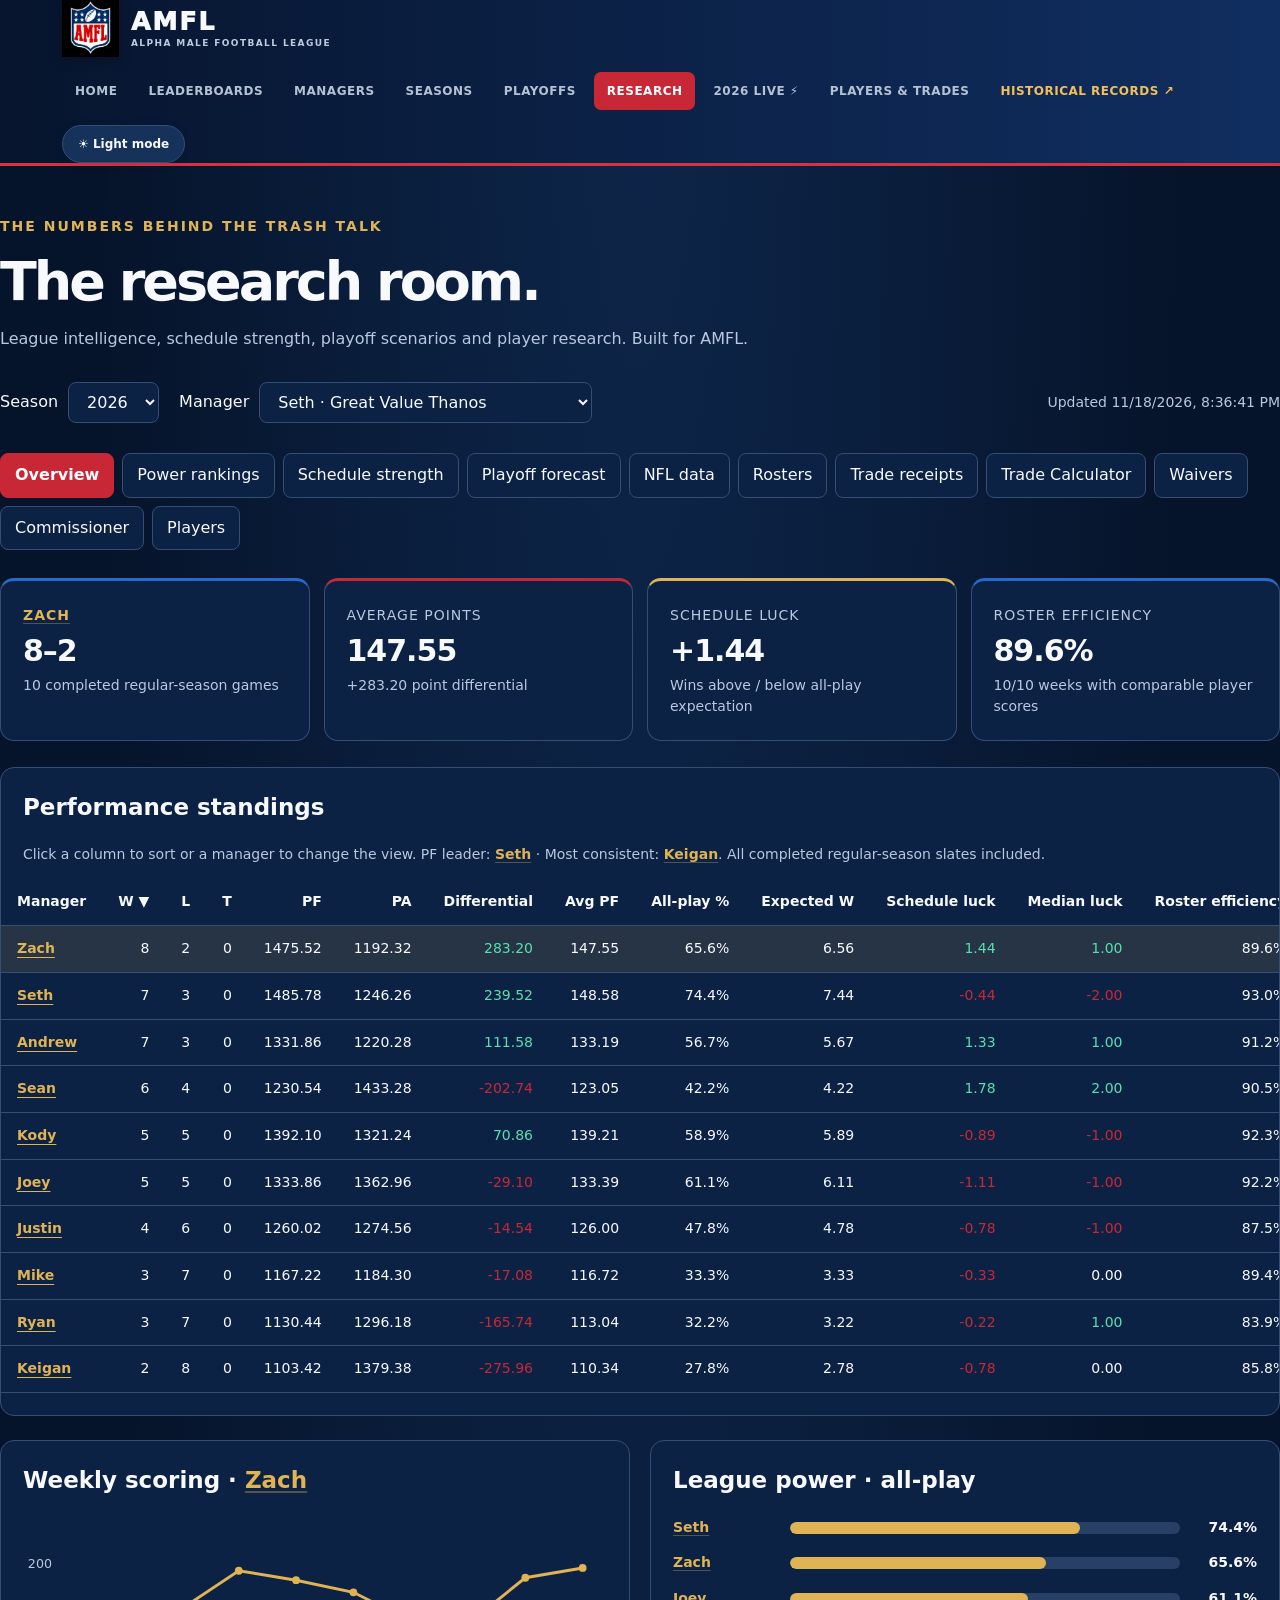
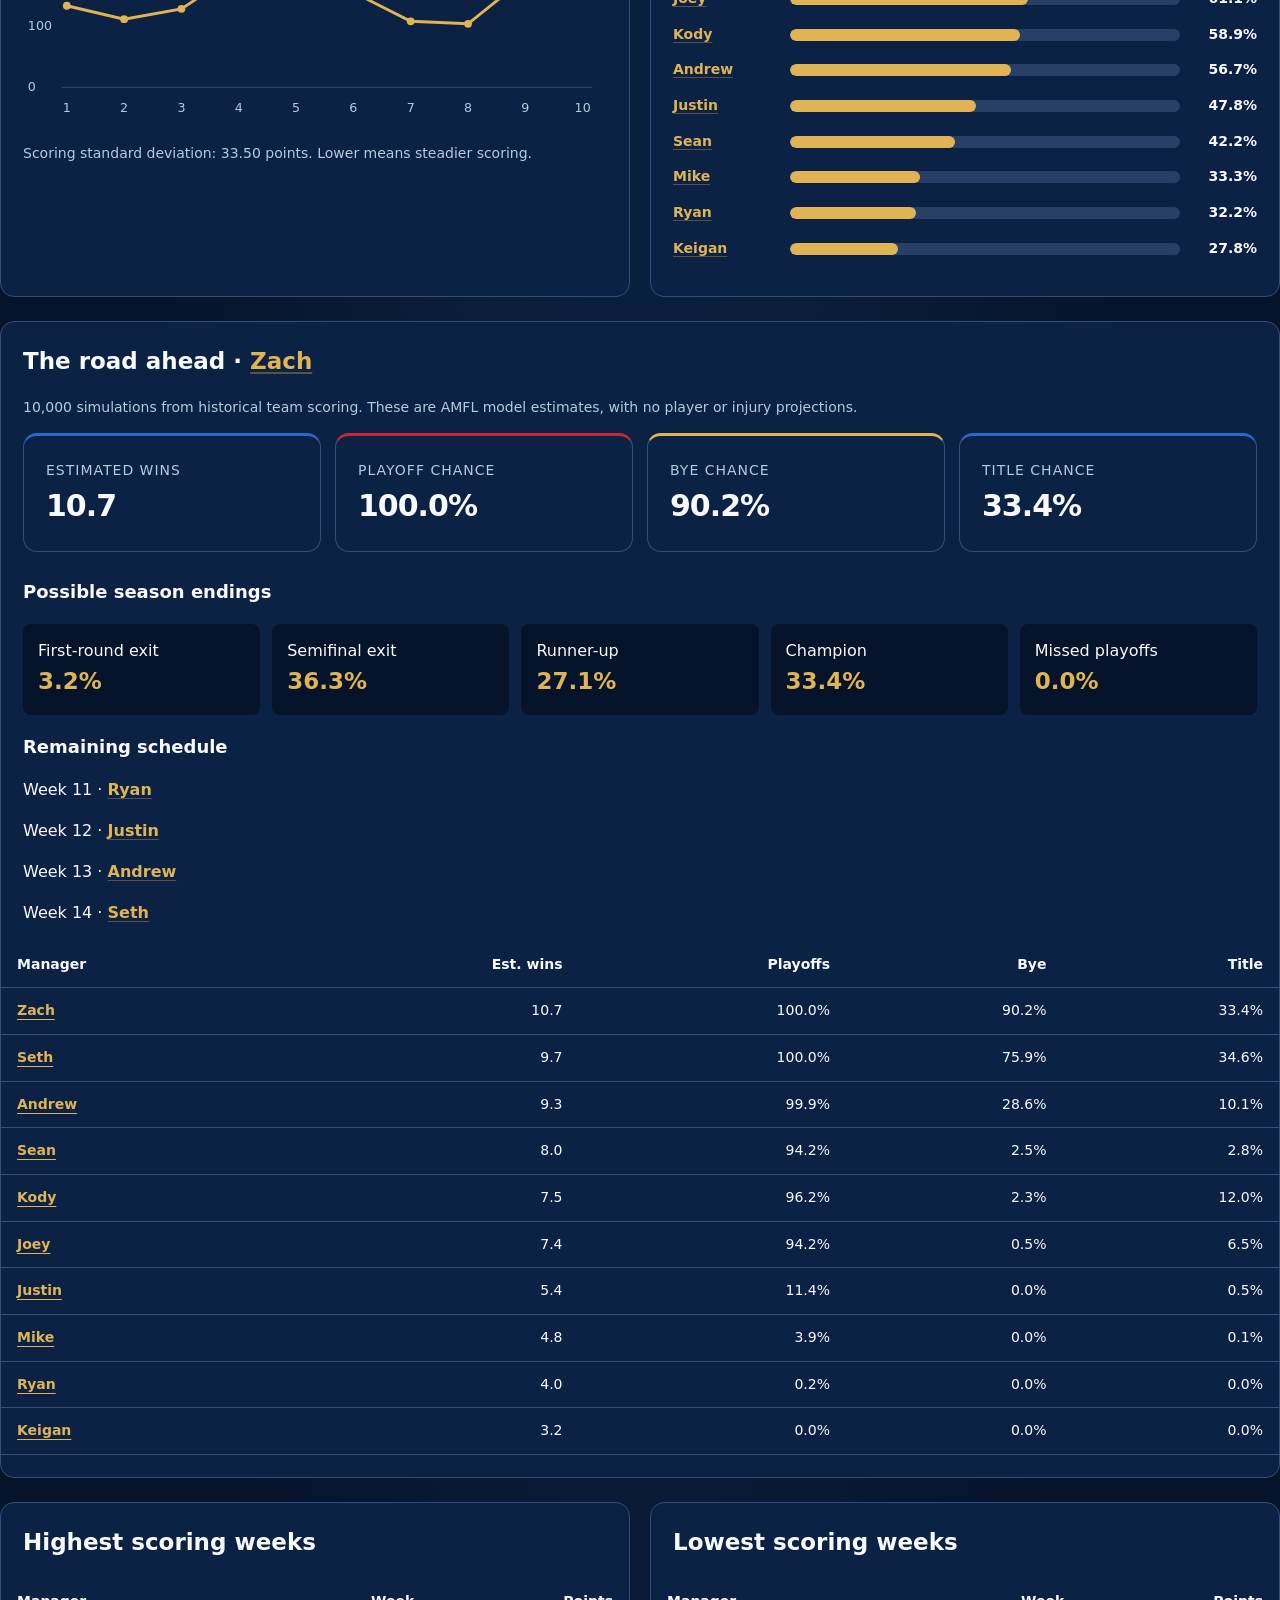
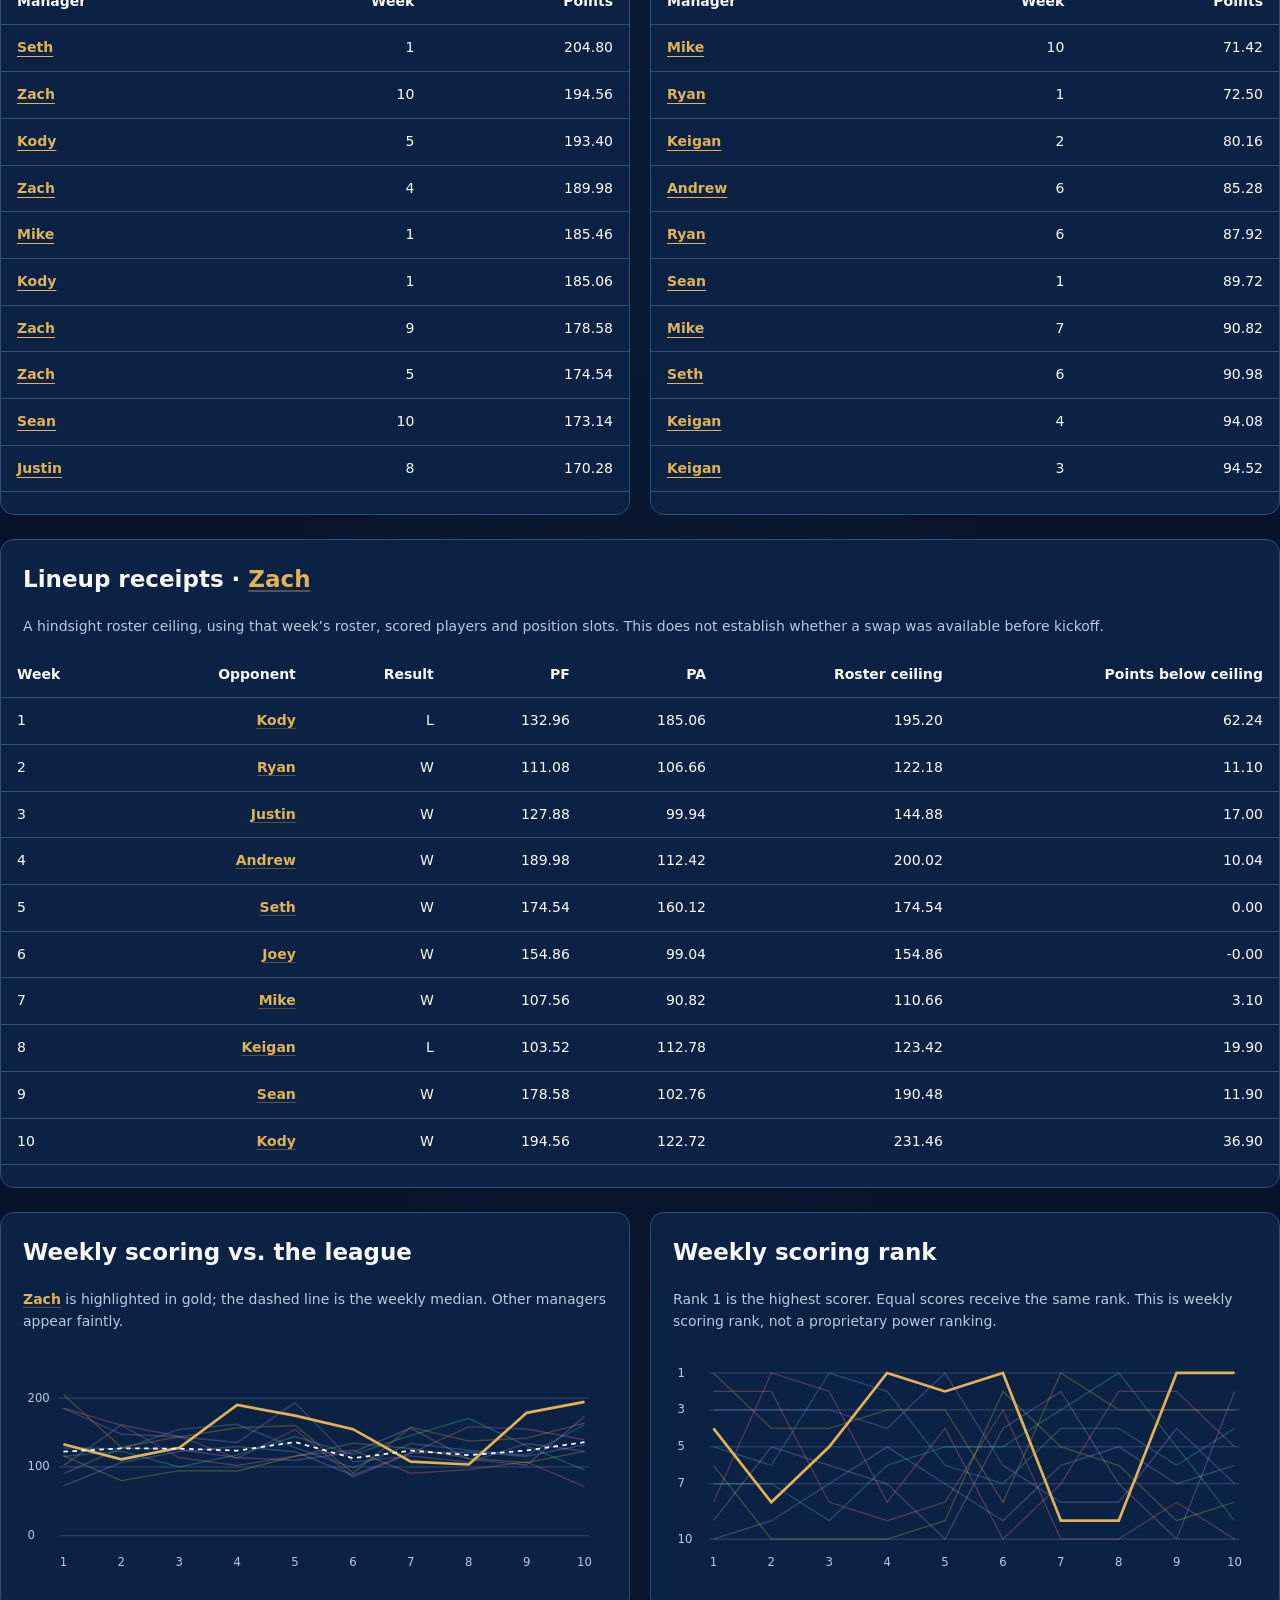
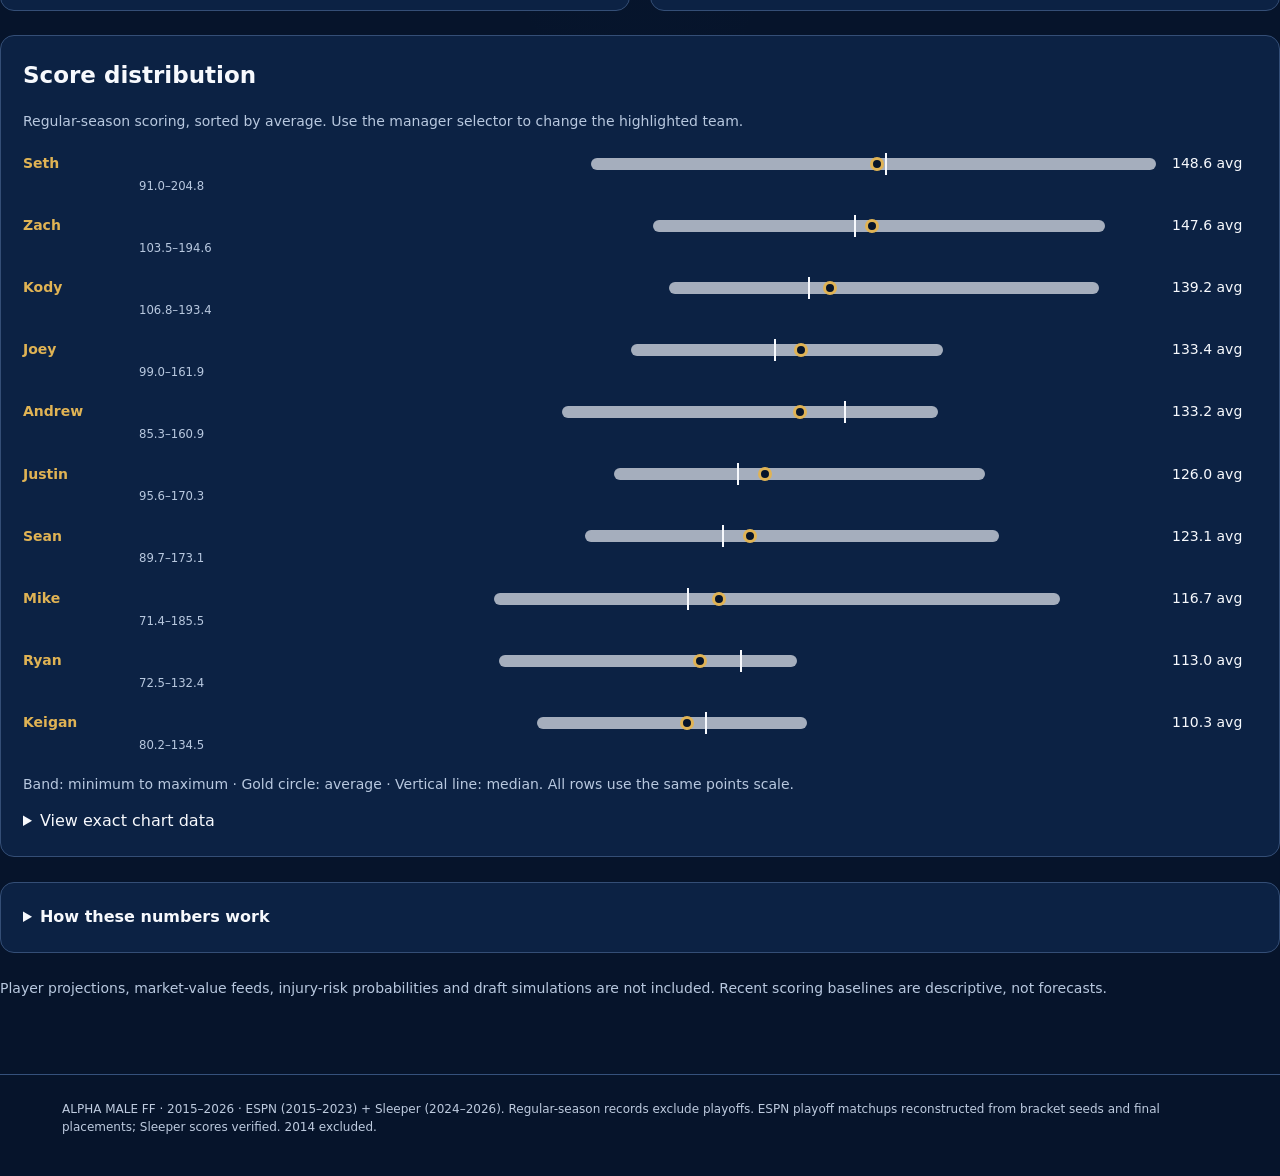
==== commit c8cc76b9: "Integrate Research tab with schedule strength, playoff graphics and NFL data" ====
--- a/analytics.html
+++ b/analytics.html
@@ -1 +1 @@
-<!doctype html><html lang="en"><head><meta charset="utf-8"><meta name="viewport" content="width=device-width,initial-scale=1"><title>AMFL | Analytics Lab</title><link rel="icon" href="assets/amfl-shield.png"><link rel="stylesheet" href="analytics.css?v=20261118-tools2"></head><body><header><a class="brand" href="/"><img src="assets/amfl-shield.png" alt="AMFL shield">AMFL <span>Analytics Lab</span></a><nav><a href="/">League home</a><a href="records.html">Historical records</a><a href="player-history.html">Players &amp; trades</a><button id="theme" aria-label="Toggle light and dark theme">Light / dark</button></nav></header><main><p class="eyebrow">THE NUMBERS BEHIND THE TRASH TALK</p><h1>Bring receipts.</h1><p class="intro">Your league. Our calculations. Explore performance, lineup decisions and the road to the championship.</p><div class="controls"><label>Season <select id="season"></select></label><label>Manager <select id="manager"></select></label><span id="updated" role="status">Loading verified league results…</span></div><nav id="labNav" class="labnav" aria-label="Analytics tools"><button data-tool="overview" aria-pressed="true">Overview</button><button data-tool="rosters" aria-pressed="false">Rosters</button><button data-tool="trades" aria-pressed="false">Trade receipts</button><button data-tool="calculator" aria-pressed="false">Trade sandbox</button><button data-tool="waivers" aria-pressed="false">Waivers</button><button data-tool="commissioner" aria-pressed="false">Commissioner</button><button data-tool="players" aria-pressed="false">Players</button></nav><div id="error" role="alert"></div><div id="app"></div><details class="method"><summary>How these numbers work</summary><div id="methods"></div></details><p class="note">Player projections, market-value feeds, injury-risk probabilities and draft simulations are not included. Recent scoring baselines are descriptive, not forecasts.</p></main><footer>AMFL · Independent calculations from public Sleeper league data · Standings: regular season · Player and transaction scope shown per tool · 2014 excluded</footer><dialog id="playerDialog" aria-labelledby="playerTitle"><button id="closePlayer" aria-label="Close player profile">Close</button><div id="playerContent"></div></dialog><script src="analytics.js?v=20261118-tools2" defer></script><script src="analytics-tools.js?v=20261118-tools3" defer></script></body></html>
+<!doctype html><html lang="en"><head><meta charset="utf-8"><meta name="viewport" content="width=device-width,initial-scale=1"><meta http-equiv="refresh" content="0;url=/#research"><title>AMFL Research</title></head><body><p><a href="/#research">Open Research in the AMFL website</a></p><script>location.replace("/#research")</script></body></html>
